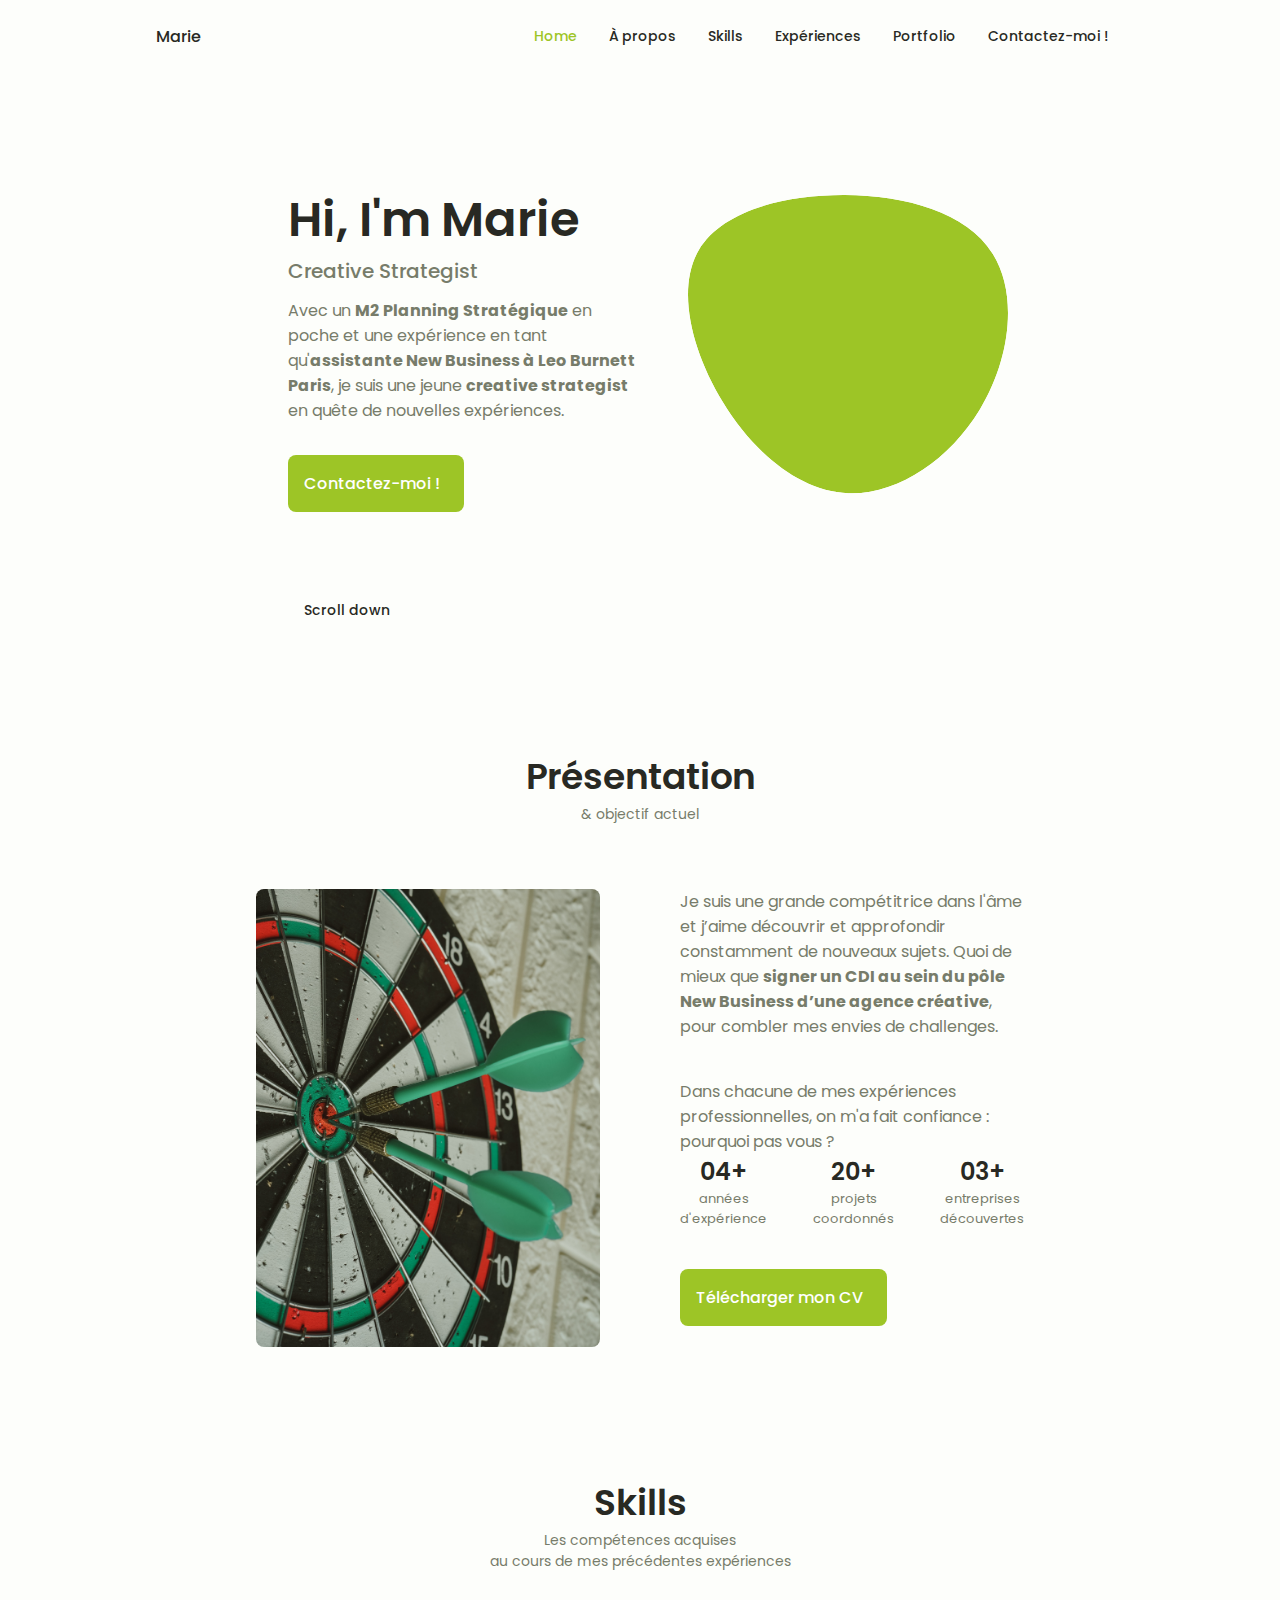
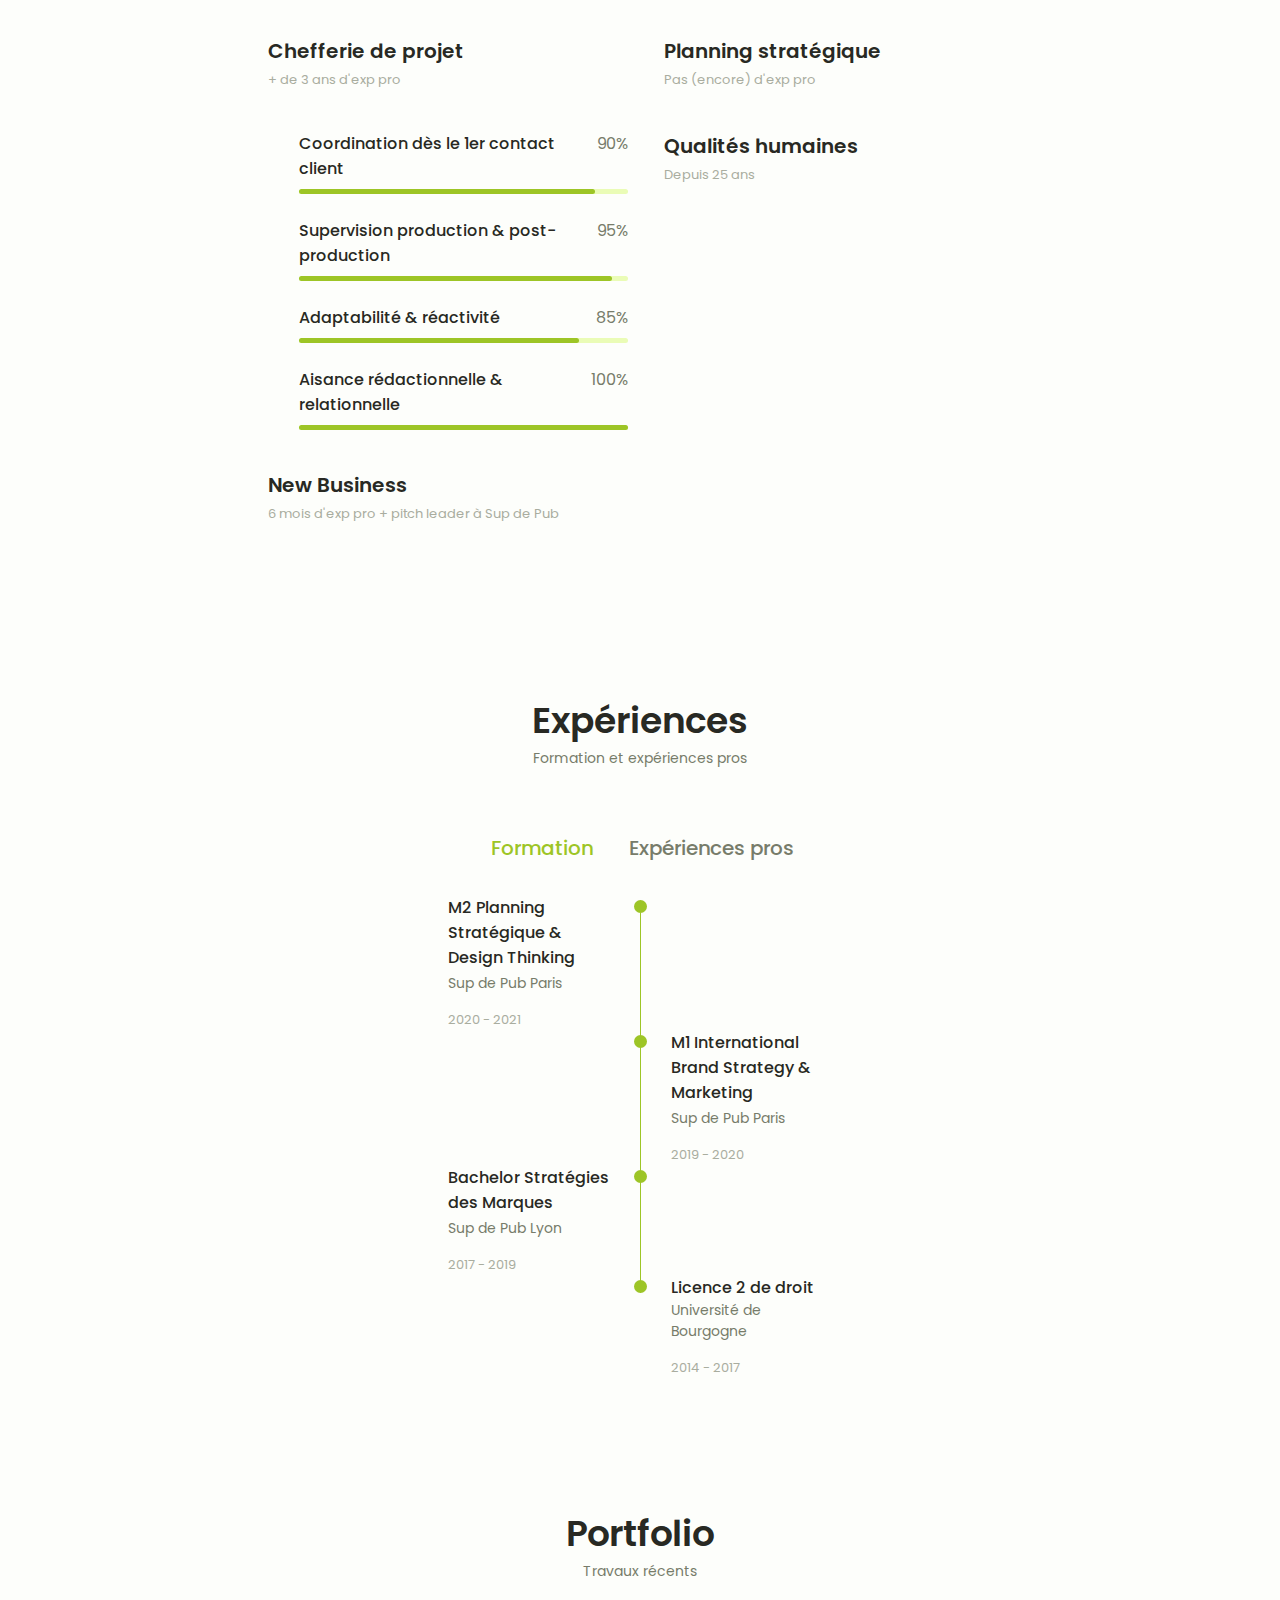
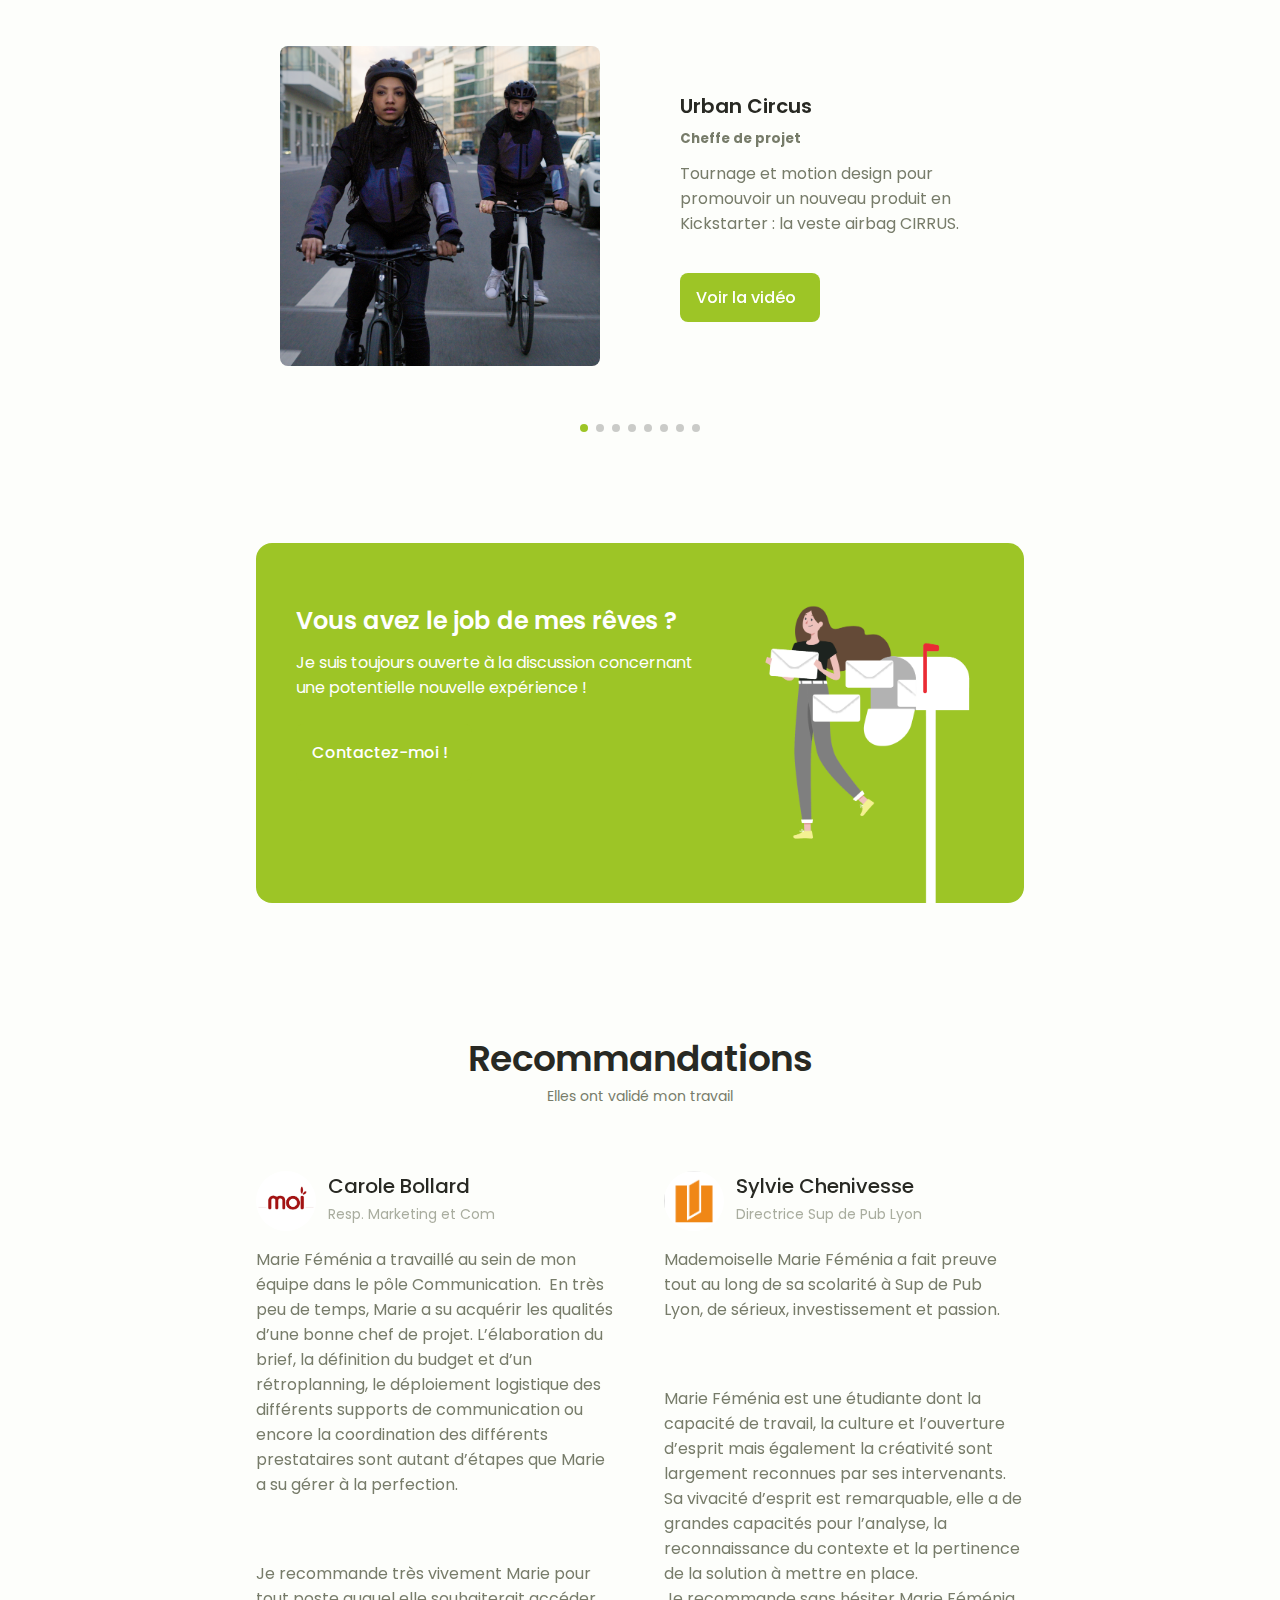
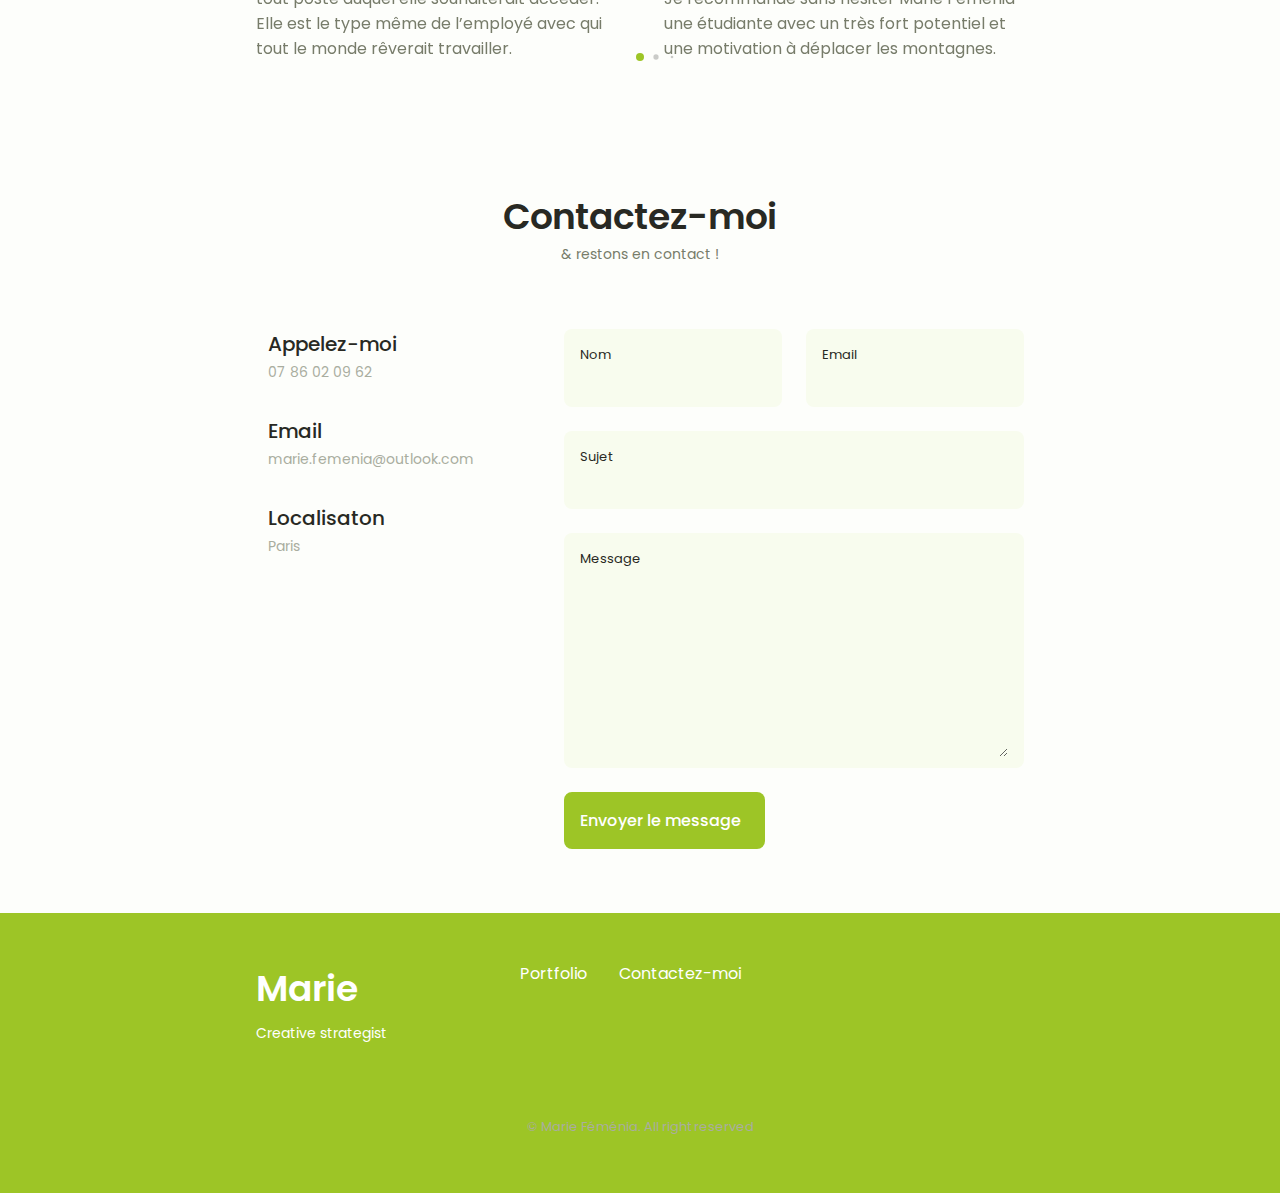
==== index.html @ c0035fa3 "Add files via upload" ====
<!DOCTYPE html>
    <html lang="en">
    <head>
        <meta charset="UTF-8">
        <meta name="viewport" content="width=device-width, initial-scale=1.0">

        <!--==================== UNICONS ====================-->
        <link rel="stylesheet" href="https://unicons.iconscout.com/release/v3.0.6/css/line.css">
        
        <!--==================== SWIPER CSS====================-->
        <link rel="stylesheet" href="assets/css/swiper-bundle.min.css">

        <!--==================== CSS ==========-->
        <link rel="stylesheet" href="assets/css/styles.css">

        <title>Portfolio Marie Féménia</title>
    </head>
    <body>
        <!--==================== HEADER ====================-->
        <header class="header" id="header">
            <nav class="nav container">
                <a href="#" class="nav__logo">Marie</a>

                <div class="nav__menu" id="nav-menu">
                    <ul class="nav__list grid">
                        <li class="nav__item">
                            <a href="#home" class="nav__link active-link">
                                <i class="uil uil-estate nav__icon"></i> Home
                            </a>
                        </li>

                        <li class="nav__item">
                            <a href="#about" class="nav__link">
                                <i class="uil uil-user nav__icon"></i> À propos
                            </a>
                        </li>

                        <li class="nav__item">
                            <a href="#skills" class="nav__link">
                                <i class="uil uil-file-alt nav__icon"></i> Skills
                            </a>
                        </li>

                        <li class="nav__item">
                            <a href="#qualification" class="nav__link">
                                <i class="uil uil-briefcase-alt nav__icon"></i> Expériences
                            </a>
                        </li>

                        <li class="nav__item">
                            <a href="#portfolio" class="nav__link">
                                <i class="uil uil-scenery nav__icon"></i> Portfolio
                            </a>
                        </li>

                        <li class="nav__item">
                            <a href="#contact" class="nav__link">
                                <i class="uil uil-message nav__icon"></i> Contactez-moi !
                            </a>
                        </li>

                    </ul>
                    
                    <i class="uil uil-times nav__close" id="nav-close"></i>
                </div>

                <div class="nav__btns">

                    <!-- Theme change button -->
                    <i class="uil uil-moon change-theme" id="theme-button"></i>

                    <div class="nav__toggle" id="nav-toggle">
                        <i class="uil uil-apps"></i>
                    </div>
                </div>
            </nav>
        </header>

        <!--==================== MAIN ====================-->
        <main class="main">
            <!--==================== HOME ====================-->
            <section class="home section" id="home">
                <div class="home__container container grid">
                    <div class="home__content grid">
                        <div class="home__social">
                            <a href="https://www.linkedin.com/in/marie-féménia/" target="_blank" class="home__social-icon">
                                <i class="uil uil-linkedin-alt"></i>
                            </a>
    
                        
                        </div>
    
                        <div class="home__img">
                            <svg class="home__blob" viewBox="0 0 200 187">
                                <mask id="mask0" mask-type="alpha">
                                    <path d="M190.312 36.4879C206.582 62.1187 201.309 102.826 182.328 134.186C163.346 165.547 
                                    130.807 187.559 100.226 186.353C69.6454 185.297 41.0228 161.023 21.7403 129.362C2.45775 
                                    97.8511 -7.48481 59.1033 6.67581 34.5279C20.9871 10.1032 59.7028 -0.149132 97.9666 
                                    0.00163737C136.23 0.303176 174.193 10.857 190.312 36.4879Z"/>
                                </mask>
                                <g mask="url(#mask0)">
                                    <path d="M190.312 36.4879C206.582 62.1187 201.309 102.826 182.328 134.186C163.346 
                                    165.547 130.807 187.559 100.226 186.353C69.6454 185.297 41.0228 161.023 21.7403 
                                    129.362C2.45775 97.8511 -7.48481 59.1033 6.67581 34.5279C20.9871 10.1032 59.7028 
                                    -0.149132 97.9666 0.00163737C136.23 0.303176 174.193 10.857 190.312 36.4879Z"/>

                                    <!--==================== 
                                        Insert your image in the Img folder and Change your image |
                                        Center your image with X: horizontal, Y: vertical 
                                    ====================-->
                                    <image class="home__blob-img" x="12" y="18" href="assets/img/MarieFemenia profil 3.png"/>
                                </g>
                            </svg>
                        </div>

                        <div class="home__data">
                            <h1 class="home__title">Hi, I'm Marie</h1>
                            <h3 class="home__subtitle">Creative Strategist</h3>
                            <p class="home__description">Avec un <b>M2 Planning Stratégique</b> en poche et une expérience en tant qu'<b>assistante New Business à Leo Burnett Paris</b>, je suis une jeune <b>creative strategist</b> en quête de nouvelles expériences.</p>
                            <a href="#contact" class="button button--flex">
                                Contactez-moi ! <i class="uil uil-message button__icon"></i>
                            </a>
                        </div>
                    </div>

                    
                    <div class="home__scroll">
                        <a href="#about" class="home__scroll-button button--flex">
                            <i class="uil uil-mouse-alt home__scroll-mouse"></i>
                            <span class="home__scroll-name">Scroll down</span>
                            <i class="uil uil-arrow-down home__scroll-arrow"></i>
                        </a>
                    </div>
                </div>
            </section>

            <!--==================== ABOUT ====================-->
            <section class="about section" id="about">
                <h2 class="section__title">Présentation</h2>
                <span class="section__subtitle">& objectif actuel</span>

                <div class="about__container container grid">
                    <img src="assets/img/MarieFemenia goal.jpg" alt="" class="about__img">

                    <div class="about__data">
                        <p class="about__description">Je suis une grande compétitrice dans l'âme et j’aime découvrir et approfondir constamment de nouveaux sujets. Quoi de mieux que <b>signer un CDI au sein du pôle New Business d’une agence créative</b>, pour combler mes envies de challenges.
                        <p>Dans chacune de mes expériences professionnelles, on m'a fait confiance : pourquoi pas vous ?


                        <div class="about__info">
                            <div>
                                <span class="about__info-title">04+</span>
                                <span class="about__info-name">années <br> d'expérience</span>
                            </div>

                            <div>
                                <span class="about__info-title">20+</span>
                                <span class="about__info-name">projets <br> coordonnés</span>
                            </div>

                            <div>
                                <span class="about__info-title">03+</span>
                                <span class="about__info-name">entreprises <br> découvertes</span>
                            </div>
                        </div>

                        <div class="about__buttons">

                            <!--==================== Change your CV ====================-->
                            <a download="" href="assets/pdf/CV Marie Féménia 2022.pdf" class="button button--flex">
                                Télécharger mon CV <i class="uil uil-download-alt button__icon"></i>
                            </a>
                        </div>
                    </div>
                </div>
            </section>

            <!--==================== SKILLS ====================-->
            <section class="skills section" id="skills">
                <h2 class="section__title">Skills</h2>
                <span class="section__subtitle">Les compétences acquises <br> au cours de mes précédentes expériences</span>

                <div class="skills__container container grid">
                    <div>
                        <!--=============== SKILLS 1 ===============-->
                        <div class="skills__content skills__open">
                            <div class="skills__header">
                                 <i class="uil uil-star skills__icon"></i>
    
                                <div>
                                    <h1 class="skills__title">Chefferie de projet</h1>
                                    <span class="skills__subtitle">+ de 3 ans d'exp pro</span>
                                </div>
    
                                <i class="uil uil-angle-down skills__arrow"></i>
                            </div>
    
                            <div class="skills__list grid">
                                <div class="skills__data">
                                    <div class="skills__titles">
                                        <h3 class="skills__name">Coordination dès le 1er contact client</h3>
                                        <span class="skills__number">90%</span>
                                    </div>
                                    <div class="skills__bar">
                                        <span class="skills__percentage skills__html"></span>
                                    </div>
                                </div>
    
                                <div class="skills__data">
                                    <div class="skills__titles">
                                        <h3 class="skills__name">Supervision production & post-production</h3>
                                        <span class="skills__number">95%</span>
                                    </div>
                                    <div class="skills__bar">
                                        <span class="skills__percentage skills__css"></span>
                                    </div>
                                </div>
    
                                <div class="skills__data">
                                    <div class="skills__titles">
                                        <h3 class="skills__name">Adaptabilité & réactivité</h3>
                                        <span class="skills__number">85%</span>
                                    </div>
                                    <div class="skills__bar">
                                        <span class="skills__percentage skills__js"></span>
                                    </div>
                                </div>
    
                                <div class="skills__data">
                                    <div class="skills__titles">
                                        <h3 class="skills__name">Aisance rédactionnelle & relationnelle</h3>
                                        <span class="skills__number">100%</span>
                                    </div>
                                    <div class="skills__bar">
                                        <span class="skills__percentage skills__react"></span>
                                    </div>
                                </div>
                            </div>
                        </div>
    
                        <!--=============== SKILLS 2 ===============-->
                        <div class="skills__content skills__close">
                            <div class="skills__header">
                                <i class="uil uil-euro skills__icon"></i>
    
                                <div>
                                    <h1 class="skills__title">New Business</h1>
                                    <span class="skills__subtitle">6 mois d'exp pro + pitch leader à Sup de Pub</span>
                                </div>
    
                                <i class="uil uil-angle-down skills__arrow"></i>
                            </div>
    
                            <div class="skills__list grid">
                                <div class="skills__data">
                                    <div class="skills__titles">
                                        <h3 class="skills__name">Gestion du planning de la compétition </h3>
                                        <span class="skills__number">95%</span>
                                    </div>
                                    <div class="skills__bar">
                                        <span class="skills__percentage skills__php"></span>
                                    </div>
                                </div>
    
                                <div class="skills__data">
                                    <div class="skills__titles">
                                        <h3 class="skills__name">Coordination des équipes</h3>
                                        <span class="skills__number">90%</span>
                                    </div>
                                    <div class="skills__bar">
                                        <span class="skills__percentage skills__node"></span>
                                    </div>
                                </div>
    
                                <div class="skills__data">
                                    <div class="skills__titles">
                                        <h3 class="skills__name">Formulation et mise en page des recos</h3>
                                        <span class="skills__number">100%</span>
                                    </div>
                                    <div class="skills__bar">
                                        <span class="skills__percentage skills__firebase"></span>
                                    </div>
                                </div>
    
                                <div class="skills__data">
                                    <div class="skills__titles">
                                        <h3 class="skills__name">Gestion du budget et de la partie administrative</h3>
                                        <span class="skills__number">70%</span>
                                    </div>
                                    <div class="skills__bar">
                                        <span class="skills__percentage skills__python"></span>
                                    </div>
                                </div>
                            </div>
                        </div>
                    </div>

                    <div>
                        <!--=============== SKILLS 3 ===============-->
                        <div class="skills__content skills__close">
                            <div class="skills__header">
                                <i class="uil uil-brain skills__icon"></i>
    
                                <div>
                                    <h1 class="skills__title">Planning stratégique</h1>
                                    <span class="skills__subtitle">Pas (encore) d'exp pro</span>
                                </div>
    
                                <i class="uil uil-angle-down skills__arrow"></i>
                            </div>
    
                            <div class="skills__list grid">
                                <div class="skills__data">
                                    <div class="skills__titles">
                                        <h3 class="skills__name">Bonne culture publicitaire et des médias</h3>
                                        <span class="skills__number">90%</span>
                                    </div>
                                    <div class="skills__bar">
                                        <span class="skills__percentage skills__figma"></span>
                                    </div>
                                </div>
    
                                <div class="skills__data">
                                    <div class="skills__titles">
                                        <h3 class="skills__name">Veille et documentation</h3>
                                        <span class="skills__number">95%</span>
                                    </div>
                                    <div class="skills__bar">
                                        <span class="skills__percentage skills__sketch"></span>
                                    </div>
                                </div>
    
                                <div class="skills__data">
                                    <div class="skills__titles">
                                        <h3 class="skills__name">Élaboration de recos stratégiques</h3>
                                        <span class="skills__number">75%</span>
                                    </div>
                                    <div class="skills__bar">
                                        <span class="skills__percentage skills__photoshop"></span>
                                    </div>
                                </div>
                            </div>
                        </div>

 <!--=============== SKILLS 4 ===============-->
                        <div class="skills__content skills__close">
                            <div class="skills__header">
                                <i class="uil uil-smile skills__icon"></i>
    
                                <div>
                                    <h1 class="skills__title">Qualités humaines</h1>
                                    <span class="skills__subtitle">Depuis 25 ans</span>
                                </div>
    
                                <i class="uil uil-angle-down skills__arrow"></i>
                            </div>
    
                            <div class="skills__list grid">
                                <div class="skills__data">
                                    <div class="skills__titles">
                                        <h3 class="skills__name">Toujours de bonne humeur</h3>
                                        <span class="skills__number">😁</span>
                                    </div>
                                </div>
    
                                <div class="skills__data">
                                    <div class="skills__titles">
                                        <h3 class="skills__name">Passionnée & motivée</h3>
                                        <span class="skills__number">🤩</span>
                                    </div>
                                </div>
    
                                <div class="skills__data">
                                    <div class="skills__titles">
                                        <h3 class="skills__name">Compétitrice & aventurière</h3>
                                        <span class="skills__number">🤠</span>
                                    </div>
                                    </div>
                                </div>
                            </div>
                        </div>

                    </div>
                </div>
            </section>

            <!--==================== QUALIFICATION ====================-->
            <section class="qualification section" id="qualification">
                <h2 class="section__title">Expériences</h2>
                <span class="section__subtitle">Formation et expériences pros</span>

                <div class="qualification__container container">
                    <div class="qualification__tabs">
                        <div class="qualification__button button--flex qualification__active" data-target="#education">
                            <i class="uil uil-graduation-cap qualification__icon"></i>
                            Formation
                        </div>

                        <div class="qualification__button button--flex" data-target="#work">
                            <i class="uil uil-briefcase-alt qualification__icon"></i>
                            Expériences pros
                        </div>                      
                    </div>

                    <div class="qualification__sections">
                        <!--=============== QUALIFICATION CONTENT 1 ===============-->
                        <div class="qualification__content qualification__active" data-content id="education">
                            <!--=============== QUALIFICATION 1 ===============-->
                            <div class="qualification__data">
                                <div>
                                    <h3 class="qualification__title">M2 Planning Stratégique & Design Thinking</h3>
                                    <span class="qualification__subtitle">Sup de Pub Paris</span>
                                    <div class="qualification__calendar">
                                        <i class="uil uil-calendar-alt"></i>
                                        2020 - 2021
                                    </div>
                                </div>
    
                                <div>
                                    <span class="qualification__rounder"></span>
                                    <span class="qualification__line"></span>
                                </div>
                            </div>
                            
                            <!--=============== QUALIFICATION 2 ===============-->
                            <div class="qualification__data">                                 
                                <div></div>

                                <div>
                                    <span class="qualification__rounder"></span>
                                    <span class="qualification__line"></span>
                                </div>
                          
                                <div>
                                    <h3 class="qualification__title">M1 International Brand Strategy & Marketing</h3>
                                    <span class="qualification__subtitle">Sup de Pub Paris</span>
                                    <div class="qualification__calendar">
                                        <i class="uil uil-calendar-alt"></i>
                                        2019 - 2020
                                    </div>
                                </div>
                            </div>
    
                            <!--=============== QUALIFICATION 3 ===============-->
                            <div class="qualification__data">
                                <div>
                                    <h3 class="qualification__title">Bachelor Stratégies des Marques</h3>
                                    <span class="qualification__subtitle">Sup de Pub Lyon</span>
                                    <div class="qualification__calendar">
                                        <i class="uil uil-calendar-alt"></i>
                                        2017 - 2019
                                    </div>
                                </div>
    
                                <div>
                                    <span class="qualification__rounder"></span>
                                    <span class="qualification__line"></span>
                                </div>
                            </div>
    
                            <!--=============== QUALIFICATION 4 ===============-->
                            <div class="qualification__data">
                                <div></div>
                                     
                                <div class="qualification__time">
                                    <span class="qualification__rounder"></span>
                                    <!-- <span class="qualification__line"></span> -->
                                </div>

                                <div>
                                    <h3 class="qualification__title">Licence 2 de droit</h3>
                                    <span class="qualification__subtitle">Université de Bourgogne</span>
                                    <div class="qualification__calendar">
                                        <i class="uil uil-calendar-alt"></i>
                                        2014 - 2017
                                    </div>
                                </div>
                            </div>
                        </div>
    
                        <!--=============== QUALIFICATION CONTENT 2 ===============-->
                        <div class="qualification__content" data-content id="work">
                            <!--=============== QUALIFICATION 1 ===============-->
                            <div class="qualification__data">
                                <div>
                                    <h3 class="qualification__title">Assistante New Business</h3>
                                    <span class="qualification__subtitle">Leo Burnett Paris</span>
                                    <div class="qualification__calendar">
                                        Depuis Janv. 2022
                                    </div>
                                </div>
    
                                <div>
                                    <span class="qualification__rounder"></span>
                                    <span class="qualification__line"></span>
                                </div>
                            </div>
                            
                            <!--=============== QUALIFICATION 2 ===============-->
                            <div class="qualification__data">
                                <div></div>
    
                                <div class="qualification__time">
                                    <span class="qualification__rounder"></span>
                                    <span class="qualification__line"></span>
                                </div>

                                <div>
                                    <h3 class="qualification__title">Cheffe de projet vidéo</h3>
                                    <span class="qualification__subtitle">Agence Pomelo Factory</span>
                                    <div class="qualification__calendar">
                                        <i class="uil uil-calendar-alt"></i>
                                        2020 - 2021
                                    </div>
                                </div>
                            </div>
    
                            <div class="qualification__data">
                                <div>
                                    <h3 class="qualification__title">Cheffe de projet New Business</h3>
                                    <span class="qualification__subtitle">Agence Verywell</span>
                                    <div class="qualification__calendar">
                                        <i class="uil uil-calendar-alt"></i>
                                        2019 - 2020
                                    </div>
                                </div>
    
                                <div>
                                    <span class="qualification__rounder"></span>
                                    <!-- <span class="qualification__line"></span> -->
                                </div>
                            </div>
                        </div>
                    </div>
                </div>
            </section>



            <!--==================== PORTFOLIO ====================-->
            <section class="portfolio section" id="portfolio">
                <h2 class="section__title">Portfolio</h2>
                <span class="section__subtitle">Travaux récents</span>

                <div class="portfolio__container container swiper-container">
                    <div class="swiper-wrapper">

                        <!--=============== PORTFOLIO 1 ===============-->
                        <div class="portfolio__content grid swiper-slide">
                            <img src="assets/img/MarieFemenia UC 2.jpg" alt="" class="portfolio__img">
    
                            <div class="portfolio__data">
                                <h3 class="portfolio__title">Urban Circus</h3>
                                <h5 class="portfolio__description">Cheffe de projet</h5> 
                                <p class="portfolio__description">
                                    Tournage et motion design pour promouvoir un nouveau produit en Kickstarter : la veste airbag CIRRUS.</p>
                                    <br>
                                <a href="https://vimeo.com/593340541" target="_blank" rel="noopener noreferrer" class="button button--flex button--small portfolio__button">
                                    Voir la vidéo
                                    <i class="uil uil-arrow-right button__icon"></i>
                                </a>
                            </div>
                        </div>
    
                        <!--=============== PORTFOLIO 2 ===============-->
                        <div class="portfolio__content grid swiper-slide">
                            <img src="assets/img/MarieFemenia Outmind.png" alt="" class="portfolio__img">
    
                            <div class="portfolio__data">
                                <h3 class="portfolio__title">Outmind</h3>
                                <h5 class="portfolio__description">Cheffe de projet</h5> 
                                <p class="portfolio__description">
                                    Motion design pour présenter le nouveau moteur de recherche interne pour entreprises.</p>
                                    <br>
                                <a href="https://vimeo.com/577191178" target="_blank" rel="noopener noreferrer" class="button button--flex button--small portfolio__button">
                                    Voir la vidéo
                                    <i class="uil uil-arrow-right button__icon"></i>
                                </a>
                            </div>
                        </div>
    
                        <!--=============== PORTFOLIO 3 ===============-->
                        <div class="portfolio__content grid swiper-slide">
                            <img src="assets/img/MarieFemenia Payfit interview.png" alt="" class="portfolio__img">
    
                            <div class="portfolio__data">
                                <h3 class="portfolio__title">PayFit</h3>
                                <h5 class="portfolio__description">Cheffe de projet</h5> 
                                <p class="portfolio__description">Présentation du nouveau service 1:1 de PayFit mêlant interviews et motion design.</p>
                                <br>
                                <a href="https://vimeo.com/579801193" target="_blank" rel="noopener noreferrer" class="button button--flex button--small portfolio__button">
                                    Voir la vidéo
                                    <i class="uil uil-arrow-right button__icon"></i>
                                </a>
                            </div>
                        </div>

                        <!--=============== PORTFOLIO 4 ===============-->
                        <div class="portfolio__content grid swiper-slide">
                            <img src="assets/img/MarieFemenia Payfit motion.png" alt="" class="portfolio__img">
    
                            <div class="portfolio__data">
                                <h3 class="portfolio__title">PayFit</h3>
                                <h5 class="portfolio__description">Cheffe de projet</h5> 
                                <p class="portfolio__description">Démonstration utilisation du nouveau service 1:1 de PayFit en motion design.</p>
                                <br>
                                <a href="https://vimeo.com/551827150"" target="_blank" rel="noopener noreferrer" class="button button--flex button--small portfolio__button">
                                    Voir la vidéo
                                    <i class="uil uil-arrow-right button__icon"></i>
                                </a>
                            </div>
                        </div>

                        <!--=============== PORTFOLIO 5 ===============-->
                        <div class="portfolio__content grid swiper-slide">
                            <img src="assets/img/MarieFemenia Maison Colom 2.png" alt="" class="portfolio__img">
    
                            <div class="portfolio__data">
                                <h3 class="portfolio__title">Maison Colom</h3>
                                <h5 class="portfolio__description">Cheffe de projet</h5> 
                                <p class="portfolio__description">Masterclass pour promovoir l'ouverture des ventes en BTOC du primeur d'exception en ligne.</p>
                                <br>
                                <a href="https://vimeo.com/567404758" target="_blank" rel="noopener noreferrer" class="button button--flex button--small portfolio__button">
                                    Voir la vidéo
                                    <i class="uil uil-arrow-right button__icon"></i>
                                </a>
                            </div>
                        </div>

                        <!--=============== PORTFOLIO 6 ===============-->
                        <div class="portfolio__content grid swiper-slide">
                            <img src="assets/img/MarieFemenia Cnam2.png" alt="" class="portfolio__img">
    
                            <div class="portfolio__data">
                                <h3 class="portfolio__title">CFA Cnam IDF</h3>
                                <h5 class="portfolio__description">Cheffe de projet</h5> 
                                <p class="portfolio__description">Recommandation (produite seule) et accompagnement sur la création d'une campagne digitale pour promovoir les aides de financement des licences professionnelles.</p>
                                <br>
                                <a href="https://drive.google.com/drive/u/1/folders/1obdZM9rDQ0xlgR1FptEOsCx4p4Bjdx9l" target="_blank" rel="noopener noreferrer" class="button button--flex button--small portfolio__button">
                                    Découvrir la reco
                                    <i class="uil uil-arrow-right button__icon"></i>
                                </a>
                            </div>
                        </div>


                        <!--=============== PORTFOLIO 7 ===============-->
                        <div class="portfolio__content grid swiper-slide">
                            <img src="assets/img/MarieFemeniaCACE 2.png" alt="" class="portfolio__img">
    
                            <div class="portfolio__data">
                                <h3 class="portfolio__title">Compétition Crédit Agricole Centre-Est</h3>
                                <h5 class="portfolio__description">Pitch leader</h5> 
                                <p class="portfolio__description">🏆 Grand Prix Sup de Pub - « Positionner le CACE comme l’accompagnateur des jeunes dans les préoccupations financiè̀res à l’entrée de la vie d’adulte »</p>
                                <br>
                                <a href="https://drive.google.com/drive/folders/1iMppNteraKDiB8b6HhOprHTQ5qiM8vVw?usp=sharing" target="_blank" rel="noopener noreferrer" class="button button--flex button--small portfolio__button">
                                    Découvrir la reco + le spot
                                    <i class="uil uil-arrow-right button__icon"></i>
                                </a>
                            </div>
                        </div>                        

                        <!--=============== PORTFOLIO 8 ===============-->
                        <div class="portfolio__content grid swiper-slide">
                            <img src="assets/img/MarieFemeniaAfficheMOI carré.jpg" alt="" class="portfolio__img">
    
                            <div class="portfolio__data">
                                <h3 class="portfolio__title">Compétition MOI #PURJUS</h3>
                                <h5 class="portfolio__description">Pitch leader</h5> 
                                <p class="portfolio__description">🧡 Coup de Coeur Cient Sup de Pub - Notoriété et lancement d’un nouveau produit</p>
                                <br>
                                <a href="https://drive.google.com/drive/folders/1ICC2F1DCYdfguNFUgg2sTGcnIYyhz5_D?usp=sharing" target="_blank" rel="noopener noreferrer" class="button button--flex button--small portfolio__button">
                                    Découvrir la reco
                                    <i class="uil uil-arrow-right button__icon"></i>
                                </a>
                            </div>
                        </div>


                    </div>

                    <div class="swiper-button-next">
                        <i class="uil uil-angle-right-b swiper-portfolio-icon"></i>
                    </div>
                    <div class="swiper-button-prev">
                        <i class="uil uil-angle-left-b swiper-portfolio-icon"></i>
                    </div>

                    <div class="swiper-pagination"></div>
                </div>
            </section>

            <!--==================== PROJECT IN MIND ====================-->
            <section class="project section">
                <div class="project__bg">
                    <div class="project__container container grid">
                        <div class="project__data">
                            <h2 class="project__title">Vous avez le job de mes rêves ?</h2>
                            <p class="project__description">Je suis toujours ouverte à la discussion concernant une potentielle nouvelle expérience !</p>
                            <a href="#contact" class="button button--flex">
                                Contactez-moi !
                                <i class="uil uil-message button__icon"></i>
                            </a>
                        </div>
    
                        <img src="assets/img/MarieFemenia enveloppe-01.png" alt="" class="project__img">
                    </div>
                </div>
            </section>

            <!--==================== TESTIMONIAL ====================-->
            <section class="testimonial section">
                <h2 class="section__title">Recommandations</h2>
                <span class="section__subtitle">Elles ont validé mon travail</span>

                <div class="testimonial__container container swiper-container">
                    <div class="swiper-wrapper">
                        <!--=============== TESTIMONIAL 1 ===============-->
                        <div class="testimonial__content swiper-slide">
                            <div class="testimonial__data">
                                <div class="testimonial__header">
                                    <img src="assets/img/MarieFemeniaLogoMoi.jpg" alt="" class="testimonial__img">
        
                                    <div>
                                        <h3 class="testimonial__name">Carole Bollard</h3>
                                        <span class="testimonial__client">Resp. Marketing et Com</span>
                                    </div>
                                </div>
    
                                <div>
                                    <i class="uil uil-star testimonial__icon-star"></i>
                                    <i class="uil uil-star testimonial__icon-star"></i>
                                    <i class="uil uil-star testimonial__icon-star"></i>
                                    <i class="uil uil-star testimonial__icon-star"></i>
                                    <i class="uil uil-star testimonial__icon-star"></i>
                                </div>
                            </div>
    
                            <p class="testimonial__description">Marie Féménia a travaillé au sein de mon équipe dans le pôle Communication.  En très peu de temps, Marie a su acquérir les qualités d’une bonne chef de projet. L’élaboration du brief, la définition du budget et d’un rétroplanning, le déploiement logistique des différents supports de communication ou encore la coordination des différents prestataires sont autant d’étapes que Marie a su gérer à la perfection.
                            <p>Je recommande très vivement Marie pour tout poste auquel elle souhaiterait accéder. Elle est le type même de l’employé avec qui tout le monde rêverait travailler.

                            </p>
                        </div>
    
                        <!--=============== TESTIMONIAL 2 ===============-->
                        <div class="testimonial__content swiper-slide">
                            <div class="testimonial__data">
                                <div class="testimonial__header">
                                    <img src="assets/img/MarieFemeniaSDP.png" alt="" class="testimonial__img">
        
                                    <div>
                                        <h3 class="testimonial__name">Sylvie Chenivesse</h3>
                                        <span class="testimonial__client">Directrice Sup de Pub Lyon</span>
                                    </div>
                                </div>
    
                                <div>
                                    <i class="uil uil-star testimonial__icon-star"></i>
                                    <i class="uil uil-star testimonial__icon-star"></i>
                                    <i class="uil uil-star testimonial__icon-star"></i>
                                    <i class="uil uil-star testimonial__icon-star"></i>
                                    <i class="uil uil-star testimonial__icon-star"></i>
                                </div>
                            </div>
    
                            <p class="testimonial__description">Mademoiselle Marie Féménia a fait preuve tout au long de sa scolarité à Sup de Pub Lyon, de sérieux, investissement et passion.

                            <p>Marie Féménia est une étudiante dont la capacité de travail, la culture et l’ouverture d’esprit mais également la créativité sont largement reconnues par ses intervenants. 

                            <p>Sa vivacité d’esprit est remarquable, elle a de grandes capacités pour l’analyse, la reconnaissance du contexte et la pertinence de la solution à mettre en place. 

                            <p>Je recommande sans hésiter Marie Féménia une étudiante avec un très fort potentiel et une motivation à déplacer les montagnes. 
                            </p>
                        </div>
    
                        <!--=============== TESTIMONIAL 3 ===============-->
                        <div class="testimonial__content swiper-slide">
                            <div class="testimonial__data">
                                <div class="testimonial__header">
                                    <img src="assets/img/clem.png" alt="" class="testimonial__img">
        
                                    <div>
                                        <h3 class="testimonial__name">Aurélie Murcy</h3>
                                        <span class="testimonial__client">CEO Com & retail</span>
                                    </div>
                                </div>
    
                                <div>
                                    <i class="uil uil-star testimonial__icon-star"></i>
                                    <i class="uil uil-star testimonial__icon-star"></i>
                                    <i class="uil uil-star testimonial__icon-star"></i>
                                    <i class="uil uil-star testimonial__icon-star"></i>
                                    <i class="uil uil-star testimonial__icon-star"></i>
                                </div>
                            </div>
    
                            <p class="testimonial__description">C’est en mars 2018 que Marie entame son stage en tant que chargée de communication. Assidue, réactive et force de proposition, Marie a fourni un travail de qualité au travers des projets de communication et événementiels. Nous sommes bluffés par ses prises d’initiatives et sa capacité à jongler entre les différents pôles créatif et stratégique. 
                            <br>
                            <p>Je suis ravie de notre collaboration qui est l’une des meilleures expériences. Marie possède de multiples atouts, je la recommande vivement.</p>
                            </p>
                        </div>
                    </div>


                    <div class="swiper-pagination swiper-pagination-testimonial"></div>
                </div>
            </section>

            <!--==================== CONTACT ME ====================-->
            <section class="contact section" id="contact">
                <h2 class="section__title">Contactez-moi</h2>
                <span class="section__subtitle">& restons en contact !</span>

                <div class="contact__container container grid">
                    <div>
                        <div class="contact__information">
                            <i class="uil uil-phone contact__icon"></i>
                            <div>
                                <h3 class="contact__title">Appelez-moi</h3>
                                <span class="contact__subtitle">07 86 02 09 62</span>
                            </div>
                        </div>

                        <div class="contact__information">
                            <i class="uil uil-envelope contact__icon"></i>
                            <div>
                                <h3 class="contact__title">Email</h3>
                                <span class="contact__subtitle">marie.femenia@outlook.com</span>
                            </div>
                        </div>

                        <div class="contact__information">
                            <i class="uil uil-map-marker contact__icon"></i>
                            <div>
                                <h3 class="contact__title">Localisaton</h3>
                                <span class="contact__subtitle">Paris</span>
                            </div>
                        </div>
                    </div>

                    <form action="" class="contact__form grid">
                        <div class="contact__inputs grid">
                            <div class="contact__content">
                                <label for="" class="contact__label">Nom</label>
                                <input type="text" class="contact__input">
                            </div>
                            <div class="contact__content">
                                <label for="" class="contact__label">Email</label>
                                <input type="email" class="contact__input">
                            </div>
                        </div>
                        <div class="contact__content">
                            <label for="" class="contact__label">Sujet</label>
                            <input type="text" class="contact__input">
                        </div>
                        <div class="contact__content">
                            <label for="" class="contact__label">Message</label>
                            <textarea name="" id="" cols="0" rows="7" class="contact__input"></textarea>
                        </div>
                        
                        <div>
                            <a href="mailto:marie.femenia@outlook.com" class="button button--flex">
                                Envoyer le message
                                <i class="uil uil-message button__icon"></i>
                            </a>
                        </div>
                    </form>



                </div>

            </section>
        </main>

        <!--==================== FOOTER ====================-->
        <footer class="footer">
            <div class="footer__bg">
                <div class="footer__container container grid">
                    <div>
                        <h1 class="footer__title">Marie</h1>
                        <span class="footer__subtitle">Creative strategist</span>
                    </div>

                    <ul class="footer__links">
                       
                        <li>
                            <a href="#portfolio" class="footer__link">Portfolio</a>
                        </li>
                        <li>
                            <a href="#contact" class="footer__link">Contactez-moi</a>
                        </li>
                    </ul>

                    <div class="footer__socials">

                            <a href="https://www.linkedin.com/in/marie-féménia/" target="_blank" class="home__social-icon">
                                <i class="uil uil-linkedin-alt"></i>
                            </a>
    
                    
                    </div>
                </div>

                <p class="footer__copy">&#169; Marie Féménia. All right reserved</p>
            </div>
        </footer>

        <!--========== SCROLL TOP ==========-->
        <a href="#" class="scrollup" id="scroll-top">
            <i class="uil uil-arrow-up scrollup__icon"></i>
        </a>

        <!--==================== SWIPER JS ====================-->
        <script src="assets/js/swiper-bundle.min.js"></script>

        <!--==================== MAIN JS ====================-->
        <script src="assets/js/main.js"></script>
    </body>
</html>
---- assets/css/styles.css ----
/*==================== GOOGLE FONTS ====================*/
@import url("https://fonts.googleapis.com/css2?family=Poppins:wght@400;500;600&display=swap");
/*==================== VARIABLES CSS ====================*/
:root {
  --header-height: 3rem;
  /*========== Colors ==========*/
  /* Change favorite color */
  --hue-color: 75;
  /*Green clair 75 - Green foncé 190 - Blue 230 - Pink 340*/
  /* HSL color mode */
  --first-color: hsl(var(--hue-color), 68%, 46%);
  --first-color-second: hsl(var(--hue-color), 68%, 46%);
  --first-color-alt: hsl(var(--hue-color), 57%, 53%);
  --first-color-lighter: hsl(var(--hue-color), 92%, 85%);
  --title-color: hsl(var(--hue-color), 8%, 15%);
  --text-color: hsl(var(--hue-color), 8%, 45%);
  --text-color-light: hsl(var(--hue-color), 8%, 65%);
  --input-color: hsl(var(--hue-color), 70%, 96%);
  --body-color: hsl(var(--hue-color), 60%, 99%);
  --container-color: #FFF;
  --scroll-bar-color: hsl(var(--hue-color), 12%, 90%);
  --scroll-thumb-color: hsl(var(--hue-color), 12%, 80%);
  /*========== Font and typography ==========*/
  --body-font: 'Poppins', sans-serif;
  --big-font-size: 2rem;
  --h1-font-size: 1.5rem;
  --h2-font-size: 1.25rem;
  --h3-font-size: 1.125rem;
  --normal-font-size: .938rem;
  --small-font-size: .813rem;
  --smaller-font-size: .75rem;
  /*========== Font weight ==========*/
  --font-medium: 500;
  --font-semi-bold: 600;
  /*========== Margenes Bottom ==========*/
  --mb-0-25: .25rem;
  --mb-0-5: .5rem;
  --mb-0-75: .75rem;
  --mb-1: 1rem;
  --mb-1-5: 1.5rem;
  --mb-2: 2rem;
  --mb-2-5: 2.5rem;
  --mb-3: 3rem;
  /*========== z index ==========*/
  --z-tooltip: 10;
  --z-fixed: 100;
  --z-modal: 1000;
}

@media screen and (min-width: 968px) {
  :root {
    --big-font-size: 3rem;
    --h1-font-size: 2.25rem;
    --h2-font-size: 1.5rem;
    --h3-font-size: 1.25rem;
    --normal-font-size: 1rem;
    --small-font-size: .875rem;
    --smaller-font-size: .813rem;
  }
}

/*========== Variables Dark theme ==========*/
body.dark-theme {
    --hue-color: 190;
  /* HSL color mode */
  --first-color-second: hsl(var(--hue-color), 42%, 14%);
  --title-color: hsl(var(--hue-color), 8%, 95%);
  --text-color: hsl(var(--hue-color), 8%, 75%);
  --input-color: hsl(var(--hue-color), 29%, 16%);
  --body-color: hsl(var(--hue-color), 28%, 12%);
  --container-color: hsl(var(--hue-color), 29%, 16%);
  --scroll-bar-color: hsl(var(--hue-color), 12%, 48%);
  --scroll-thumb-color: hsl(var(--hue-color), 12%, 36%);
}

/*========== Button Dark/Light ==========*/
.nav__btns {
  display: flex;
  align-items: center;
}

.change-theme {
  font-size: 1.25rem;
  color: var(--title-color);
  margin-right: var(--mb-1);
  cursor: pointer;
}

.change-theme:hover {
  color: var(--first-color);
}

/*==================== BASE ====================*/
* {
  box-sizing: border-box;
  padding: 0;
  margin: 0;
}

html {
  scroll-behavior: smooth;
}

body {
  margin: 0 0 var(--header-height) 0;
  font-family: var(--body-font);
  font-size: var(--normal-font-size);
  background-color: var(--body-color);
  color: var(--text-color);
}

h1, h2, h3, h4 {
  color: var(--title-color);
  font-weight: var(--font-semi-bold);
}

ul {
  list-style: none;
}

a {
  text-decoration: none;
}

img {
  max-width: 100%;
  height: auto;
}

/*==================== REUSABLE CSS CLASSES ====================*/
.section {
  padding: 2rem 0 4rem;
}

.section__title {
  font-size: var(--h1-font-size);
  color: var(--title-color);
}

.section__subtitle {
  display: block;
  font-size: var(--small-font-size);
  margin-bottom: var(--mb-3);
}

.section__title, .section__subtitle {
  text-align: center;
}

/*==================== LAYOUT ====================*/
.container {
  max-width: 768px;
  margin-left: var(--mb-1-5);
  margin-right: var(--mb-1-5);
}

.grid {
  display: grid;
  gap: 1.5rem;
}

.header {
  width: 100%;
  position: fixed;
  bottom: 0;
  left: 0;
  z-index: var(--z-fixed);
  background-color: var(--body-color);
}

/*==================== NAV ====================*/
.nav {
  max-width: 968px;
  height: var(--header-height);
  display: flex;
  justify-content: space-between;
  align-items: center;
}

.nav__logo, .nav__toggle {
  color: var(--title-color);
  font-weight: var(--font-medium);
}

.nav__logo:hover {
  color: var(--first-color);
}

.nav__toggle {
  font-size: 1.1rem;
  cursor: pointer;
}

.nav__toggle:hover {
  color: var(--first-color);
}

@media screen and (max-width: 767px) {
  .nav__menu {
    position: fixed;
    bottom: -100%;
    left: 0;
    width: 100%;
    background-color: var(--body-color);
    padding: 2rem 1.5rem 4rem;
    box-shadow: 0 -1px 4px rgba(0, 0, 0, 0.15);
    border-radius: 1.5rem 1.5rem 0 0;
    transition: .3s;
  }
}

.nav__list {
  grid-template-columns: repeat(3, 1fr);
  gap: 2rem;
}

.nav__link {
  display: flex;
  flex-direction: column;
  align-items: center;
  font-size: var(--small-font-size);
  color: var(--title-color);
  font-weight: var(--font-medium);
}

.nav__link:hover {
  color: var(--first-color);
}

.nav__icon {
  font-size: 1.2rem;
}

.nav__close {
  position: absolute;
  right: 1.3rem;
  bottom: .5rem;
  font-size: 1.5rem;
  cursor: pointer;
  color: var(--first-color);
}

.nav__close:hover {
  color: var(--first-color-alt);
}

/* show menu */
.show-menu {
  bottom: 0;
}

/* Active link */
.active-link {
  color: var(--first-color);
}

/* Change background header */
.scroll-header {
  box-shadow: 0 -1px 4px rgba(0, 0, 0, 0.15);
}

/*==================== HOME ====================*/
.home__container {
  gap: 1rem;
}

.home__content {
  grid-template-columns: .5fr 3fr;
  padding-top: 3.5rem;
  align-items: center;
}

.home__social {
  display: grid;
  grid-template-columns: max-content;
  row-gap: 1rem;
}

.home__social-icon {
  font-size: 1.25rem;
  color: var(--first-color);
}

.home__social-icon:hover {
  color: var(--first-color-alt);
}

.home__blob {
  width: 200px;
  fill: var(--first-color);
}

.home__blob-img {
  width: 170px;
}

.home__data {
  grid-column: 1/3;
}

.home__title {
  font-size: var(--big-font-size);
}

.home__subtitle {
  font-size: var(--h3-font-size);
  color: var(--text-color);
  font-weight: var(--font-medium);
  margin-bottom: var(--mb-0-75);
}

.home__description {
  margin-bottom: var(--mb-2);
}

.home__scroll {
  display: none;
}

.home__scroll-button {
  color: var(--first-color);
  transition: .3s;
}

.home__scroll-button:hover {
  transform: translateY(0.25rem);
}

.home__scroll-mouse {
  font-size: 2rem;
}

.home__scroll-name {
  font-size: var(--small-font-size);
  color: var(--title-color);
  font-weight: var(--font-medium);
  margin-right: var(--mb-0-25);
}

.home__scroll-arrow {
  font-size: 1.25rem;
}

/*========== BUTTONS ==========*/
.button {
  display: inline-block;
  background-color: var(--first-color);
  color: #FFF;
  padding: 1rem;
  border-radius: .5rem;
  font-weight: var(--font-medium);
}

.button:hover {
  background-color: var(--first-color-alt);
}

.button__icon {
  font-size: 1.25rem;
  margin-left: var(--mb-0-5);
  transition: .3s;
}

.button--white {
  background-color: #FFF;
  color: var(--first-color);
}

.button--white:hover {
  background-color: #FFF;
}

.button--flex {
  display: inline-flex;
  align-items: center;
}

.button--small {
  padding: .75rem 1rem;
}

.button--link {
  padding: 0;
  background-color: transparent;
  color: var(--first-color);
}

.button--link:hover {
  background-color: transparent;
  color: var(--first-color-alt);
}

/*==================== ABOUT ====================*/
.about__img {
  width: 200px;
  border-radius: .5rem;
  justify-self: center;
  align-self: center;
}

.about__description {
  text-align: flex;
  margin-bottom: var(--mb-2-5);
}

.about__info {
  display: flex;
  justify-content: space-evenly;
  margin-bottom: var(--mb-2-5);
}

.about__info-title {
  font-size: var(--h2-font-size);
  font-weight: var(--font-semi-bold);
  color: var(--title-color);
}

.about__info-name {
  font-size: var(--smaller-font-size);
}

.about__info-title, .about__info-name {
  display: block;
  text-align: center;
}

.about__buttons {
  display: flex;
  justify-content: center;
}

/*==================== SKILLS ====================*/
.skills__container {
  row-gap: 0;
}

.skills__header {
  display: flex;
  align-items: center;
  margin-bottom: var(--mb-2-5);
  cursor: pointer;
}

.skills__icon, .skills__arrow {
  font-size: 2rem;
  color: var(--first-color);
}

.skills__icon {
  margin-right: var(--mb-0-75);
}

.skills__title {
  font-size: var(--h3-font-size);
}

.skills__subtitle {
  font-size: var(--smaller-font-size);
  color: var(--text-color-light);
}

.skills__arrow {
  margin-left: auto;
  transition: .4s;
}

.skills__list {
  row-gap: 1.5rem;
  padding-left: 2.7rem;
}

.skills__titles {
  display: flex;
  justify-content: space-between;
  margin-bottom: var(--mb-0-5);
}

.skills__name {
  font-size: var(--normal-font-size);
  font-weight: var(--font-medium);
}

.skills__bar, .skills__percentage {
  height: 5px;
  border-radius: .25rem;
}

.skills__bar {
  background-color: var(--first-color-lighter);
}

.skills__percentage {
  display: block;
  background-color: var(--first-color);
}

.skills__html {
  width: 90%;
}

.skills__css {
  width: 95%;
}

.skills__js {
  width: 85%;
}

.skills__react {
  width: 100%;
}

.skills__php {
  width: 95%;
}

.skills__node {
  width: 90%;
}

.skills__firebase {
  width: 100%;
}

.skills__python {
  width: 70%;
}

.skills__figma {
  width: 90%;
}

.skills__sketch {
  width: 95%;
}

.skills__photoshop {
  width: 75%;
}

.skills__close .skills__list {
  height: 0px;
  overflow: hidden;
}

.skills__open .skills__list {
  height: max-content;
  margin-bottom: var(--mb-2-5);
}

.skills__open .skills__arrow {
  transform: rotate(-180deg);
}

/*==================== QUALIFICATION ====================*/
.qualification__tabs {
  display: flex;
  justify-content: space-evenly;
  margin-bottom: var(--mb-2);
}

.qualification__button {
  font-size: var(--h3-font-size);
  font-weight: var(--font-medium);
  cursor: pointer;
}

.qualification__button:hover {
  color: var(--first-color);
}

.qualification__icon {
  font-size: 1.8rem;
  margin-right: var(--mb-0-25);
}

.qualification__data {
  display: grid;
  grid-template-columns: 1fr max-content 1fr;
  column-gap: 1.5rem;
}

.qualification__title {
  font-size: var(--normal-font-size);
  font-weight: var(--font-medium);
}

.qualification__subtitle {
  display: inline-block;
  font-size: var(--small-font-size);
  margin-bottom: var(--mb-1);
}

.qualification__calendar {
  font-size: var(--smaller-font-size);
  color: var(--text-color-light);
}

.qualification__rounder {
  display: inline-block;
  width: 13px;
  height: 13px;
  background-color: var(--first-color);
  border-radius: 50%;
}

.qualification__line {
  display: block;
  width: 1px;
  height: 100%;
  background-color: var(--first-color);
  transform: translate(6px, -7px);
}

.qualification [data-content] {
  display: none;
}

.qualification__active[data-content] {
  display: block;
}

.qualification__button.qualification__active {
  color: var(--first-color);
}

/*==================== SERVICES ====================*/
.services__container {
  gap: 1.5rem;
  grid-template-columns: repeat(2, 1fr);
}

.services__content {
  position: relative;
  background-color: var(--container-color);
  padding: 3.5rem .5rem 1.25rem 1.5rem;
  border-radius: .25rem;
  box-shadow: 0 2px 4px rgba(0, 0, 0, 0.15);
  transition: .3s;
  overflow: hidden;
}

.services__content:hover {
  box-shadow: 0 4px 8px rgba(0, 0, 0, 0.15);
}

.services__icon {
  display: block;
  font-size: 1.5rem;
  color: var(--first-color);
  margin-bottom: var(--mb-1);
}

.services__title {
  font-size: var(--h3-font-size);
  margin-bottom: var(--mb-1);
  font-weight: var(--font-medium);
}

.services__button {
  cursor: pointer;
  font-size: var(--small-font-size);
}

.services__button:hover .button__icon {
  transform: translateX(0.25rem);
}

.services__modal {
  position: fixed;
  top: 0;
  left: 0;
  right: 0;
  bottom: 0;
  background-color: rgba(0, 0, 0, 0.5);
  display: flex;
  align-items: center;
  justify-content: center;
  padding: 0 1rem;
  z-index: var(--z-modal);
  opacity: 0;
  visibility: hidden;
  transition: .3s;
}

.services__modal-content {
  position: relative;
  background-color: var(--container-color);
  padding: 1.5rem;
  border-radius: .5rem;
}

.services__modal-services {
  row-gap: 1rem;
}

.services__modal-service {
  display: flex;
}

.services__modal-title {
  font-size: var(--h3-font-size);
  font-weight: var(--font-medium);
  margin-bottom: var(--mb-1-5);
}

.services__modal-close {
  position: absolute;
  top: 1rem;
  right: 1rem;
  font-size: 1.5rem;
  color: var(--first-color);
  cursor: pointer;
}

.services__modal-icon {
  color: var(--first-color);
  margin-right: var(--mb-0-25);
}

/* Active Modal */
.active-modal {
  opacity: 1;
  visibility: visible;
}

/*==================== PORTFOLIO ====================*/
.portfolio__container {
  overflow: initial;
}

.portfolio__content {
  padding: 0 1.5rem;
}

.portfolio__img {
  width: 265px;
  border-radius: .5rem;
  justify-self: center;
}

.portfolio__title {
  font-size: var(--h3-font-size);
  margin-bottom: var(--mb-0-5);
}

.portfolio__description {
  margin-bottom: var(--mb-0-75);
}

.portfolio__button:hover .button__icon {
  transform: translateX(0.25rem);
}

.swiper-button-prev::after,
.swiper-button-next::after {
  content: '';
}

.swiper-portfolio-icon {
  font-size: 2rem;
  color: var(--first-color);
}

.swiper-button-prev {
  left: -.5rem;
}

.swiper-button-next {
  right: -.5rem;
}

.swiper-container-horizontal > .swiper-pagination-bullets {
  bottom: -2.5rem;
}

.swiper-pagination-bullet-active {
  background-color: var(--first-color);
}

.swiper-button-prev,
.swiper-button-next,
.swiper-pagination-bullet {
  outline: none;
}

/*==================== PROJECT IN MIND ====================*/
.project {
  text-align: center;
}

.project__bg {
  background-color: var(--first-color-second);
  padding-top: 3rem;
}

.project__title {
  font-size: var(--h2-font-size);
  margin-bottom: var(--mb-0-75);
}

.project__description {
  margin-bottom: var(--mb-1-5);
}

.project__title, .project__description {
  color: #FFF;
}

.project__img {
  width: 232px;
  justify-self: center;
}

/*==================== TESTIMONIAL ====================*/
.testimonial__data, .testimonial__header {
  display: flex;
}

.testimonial__data {
  justify-content: space-between;
  margin-bottom: var(--mb-1);
}

.testimonial__img {
  width: 60px;
  height: 60px;
  border-radius: 50%;
  margin-right: var(--mb-0-75);
}

.testimonial__name {
  font-size: var(--h3-font-size);
  font-weight: var(--font-medium);
}

.testimonial__client {
  font-size: var(--small-font-size);
  color: var(--text-color-light);
}

.testimonial__description {
  margin-bottom: var(--mb-2-5);
}

.testimonial__icon-star {
  color: var(--first-color);
}

.swiper-container .swiper-pagination-testimonial {
  bottom: 0;
}

/*==================== CONTACT ME ====================*/
.contact__container {
  row-gap: 3rem;
}

.contact__information {
  display: flex;
  margin-bottom: var(--mb-2);
}

.contact__icon {
  font-size: 2rem;
  color: var(--first-color);
  margin-right: var(--mb-0-75);
}

.contact__title {
  font-size: var(--h3-font-size);
  font-weight: var(--font-medium);
}

.contact__subtitle {
  font-size: var(--small-font-size);
  color: var(--text-color-light);
}

.contact__content {
  background-color: var(--input-color);
  border-radius: .5rem;
  padding: .75rem 1rem .25rem;
}

.contact__label {
  font-size: var(--smaller-font-size);
  color: var(--title-color);
}

.contact__input {
  width: 100%;
  background-color: var(--input-color);
  color: var(--text-color);
  font-family: var(--body-font);
  font-size: var(--normal-font-size);
  border: none;
  outline: none;
  padding: .25rem .5rem .5rem 0;
}

/*==================== FOOTER ====================*/
.footer {
  padding-top: 2rem;
}

.footer__container {
  row-gap: 3.5rem;
}

.footer__bg {
  background-color: var(--first-color-second);
  padding: 2rem 0 3rem;
}

.footer__title {
  font-size: var(--h1-font-size);
  margin-bottom: var(--mb-0-25);
}

.footer__subtitle {
  font-size: var(--small-font-size);
}

.footer__links {
  display: flex;
  flex-direction: column;
  row-gap: 1.5rem;
}

.footer__link:hover {
  color: var(--first-color-lighter);
}

.footer__social {
  font-size: 1.25rem;
  margin-right: var(--mb-1-5);
}

.footer__social:hover {
  color: var(--first-color-lighter);
}

.footer__copy {
  font-size: var(--smaller-font-size);
  text-align: center;
  color: var(--text-color-light);
  margin-top: var(--mb-3);
}

.footer__title, .footer__subtitle, .footer__link, .footer__social {
  color: #FFF;
}

/*========== SCROLL UP ==========*/
.scrollup {
  position: fixed;
  right: 1rem;
  bottom: -20%;
  background-color: var(--first-color);
  opacity: .8;
  padding: 0 .3rem;
  border-radius: .4rem;
  z-index: var(--z-tooltip);
  transition: .4s;
}

.scrollup:hover {
  background-color: var(--first-color-alt);
}

.scrollup__icon {
  font-size: 1.5rem;
  color: #FFF;
}

/* Show scroll */
.show-scroll {
  bottom: 5rem;
}

/*========== SCROLL BAR ==========*/
::-webkit-scrollbar {
  width: .60rem;
  border-radius: .5rem;
  background-color: var(--scroll-bar-color);
}

::-webkit-scrollbar-thumb {
  background-color: var(--scroll-thumb-color);
  border-radius: .5rem;
}

::-webkit-scrollbar-thumb:hover {
  background-color: var(--text-color-light);
}

/*==================== MEDIA QUERIES ====================*/
/* For small devices */
@media screen and (max-width: 350px) {
  .container {
    margin-left: var(--mb-1);
    margin-right: var(--mb-1);
  }
  .nav__menu {
    padding: 2rem .25rem 4rem;
  }
  .nav__list {
    column-gap: 0;
  }
  .home__content {
    grid-template-columns: .25fr 3fr;
  }
  .home__blob {
    width: 180px;
  }
  .skills__title {
    font-size: var(--normal-font-size);
  }
  .qualification__data {
    gap: .5rem;
  }
  .services__container {
    grid-template-columns: max-content;
    justify-content: center;
  }
  .services__content {
    padding-right: 3.5rem;
  }
  .services__modal {
    padding: 0 .5rem;
  }
  .project__img {
    width: 200px;
  }
  .testimonial__data, .testimonial__header {
    flex-direction: column;
    align-items: center;
  }
  .testimonial__img {
    margin-right: 0;
    margin-bottom: var(--mb-0-25);
  }
  .testimonial__data, .testimonial__description {
    text-align: center;
  }
}

/* For medium devices */
@media screen and (min-width: 568px) {
  .home__content {
    grid-template-columns: max-content 1fr 1fr;
  }
  .home__data {
    grid-column: initial;
  }
  .home__img {
    order: 1;
    justify-self: center;
  }
  .about__container,
  .skills__container,
  .portfolio__content,
  .project__container,
  .contact__container,
  .footer__container {
    grid-template-columns: repeat(2, 1fr);
  }
  .qualification__sections {
    display: grid;
    grid-template-columns: .6fr;
    justify-content: center;
  }
}

@media screen and (min-width: 768px) {
  .container {
    margin-left: auto;
    margin-right: auto;
  }
  body {
    margin: 0;
  }
  .section {
    padding: 6rem 0 2rem;
  }
  .section__subtitle {
    margin-bottom: 4rem;
  }
  .header {
    top: 0;
    bottom: initial;
  }
  .header,
  .main,
  .footer__container {
    padding: 0 1rem;
  }
  .nav {
    height: calc(var(--header-height) + 1.5rem);
    column-gap: 1rem;
  }
  .nav__icon, .nav__close, .nav__toggle {
    display: none;
  }
  .nav__list {
    display: flex;
    column-gap: 2rem;
  }
  .nav__menu {
    margin-left: auto;
  }
  .change-theme {
    margin: 0;
  }
  .home__container {
    row-gap: 5rem;
  }
  .home__content {
    padding-top: 5.5rem;
    column-gap: 2rem;
  }
  .home__blob {
    width: 270px;
  }
  .home__scroll {
    display: block;
  }
  .home__scroll-button {
    margin-left: 3rem;
  }
  .about__container {
    column-gap: 5rem;
  }
  .about__img {
    width: 350px;
  }
  .about__description {
    text-align: initial;
  }
  .about__info {
    justify-content: space-between;
  }
  .about__buttons {
    justify-content: initial;
  }
  .qualification__tabs {
    justify-content: center;
  }
  .qualification__button {
    margin: 0 var(--mb-1);
  }
  .qualification__sections {
    grid-template-columns: .5fr;
  }
  .services__container {
    grid-template-columns: repeat(3, 218px);
    justify-content: center;
  }
  .services__icon {
    font-size: 2rem;
  }
  .services__content {
    padding: 6rem 0 2rem 2.5rem;
  }
  .services__modal-content {
    width: 450px;
  }
  .portfolio__img {
    width: 320px;
  }
  .portfolio__content {
    align-items: center;
  }
  .project {
    text-align: initial;
  }
  .project__bg {
    background: none;
  }
  .project__container {
    background-color: var(--first-color-second);
    border-radius: 1rem;
    padding: 3rem 2.5rem 0;
    grid-template-columns: 1fr max-content;
    column-gap: 3rem;
  }
  .project__data {
    padding-top: .8rem;
  }
  .footer__container {
    grid-template-columns: repeat(3, 1fr);
  }
  .footer__bg {
    padding: 3rem 0 3.5rem;
  }
  .footer__links {
    flex-direction: row;
    column-gap: 2rem;
  }
  .footer__socials {
    justify-self: flex-end;
  }
  .footer__copy {
    margin-top: 4.5rem;
  }
}

/* For large devices */
@media screen and (min-width: 1024px) {
  .header,
  .main,
  .footer__container {
    padding: 0;
  }
  .home__blob {
    width: 320px;
  }
  .home__social {
    transform: translateX(-6rem);
  }
  .services__container {
    grid-template-columns: repeat(3, 238px);
  }
  .portfolio__content {
    column-gap: 5rem;
  }
  .swiper-portfolio-icon {
    font-size: 3.5rem;
  }
  .swiper-button-prev {
    left: -3.5rem;
  }
  .swiper-button-next {
    right: -3.5rem;
  }
  .swiper-container-horizontal > .swiper-pagination-bullets {
    bottom: -4.5rem;
  }
  .swiper-container-horizontal > .swiper-pagination-bullets.swiper-pagination-bullets-dynamic {
    bottom: 0;
  }
  .testimonial__description {
    margin-bottom: 4rem;
  }
  .contact__form {
    width: 460px;
  }
  .contact__inputs {
    grid-template-columns: repeat(2, 1fr);
  }
}
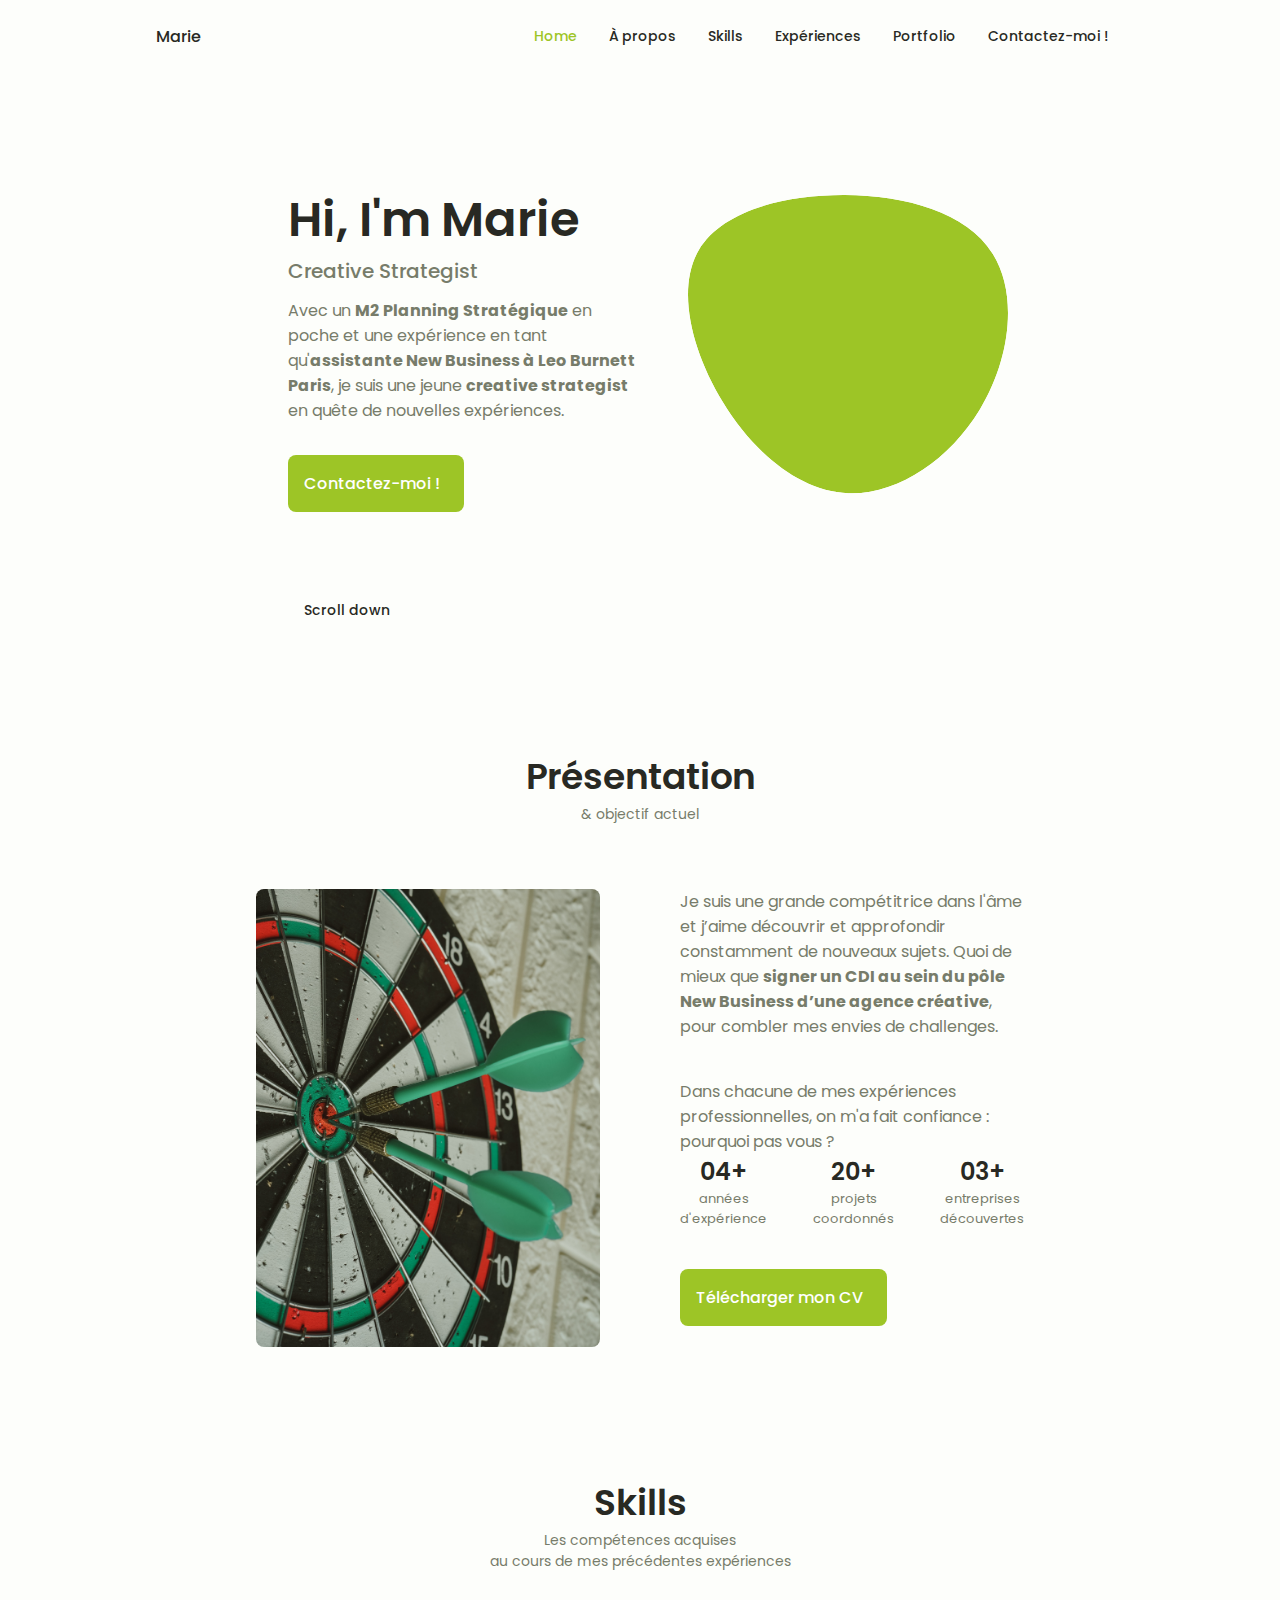
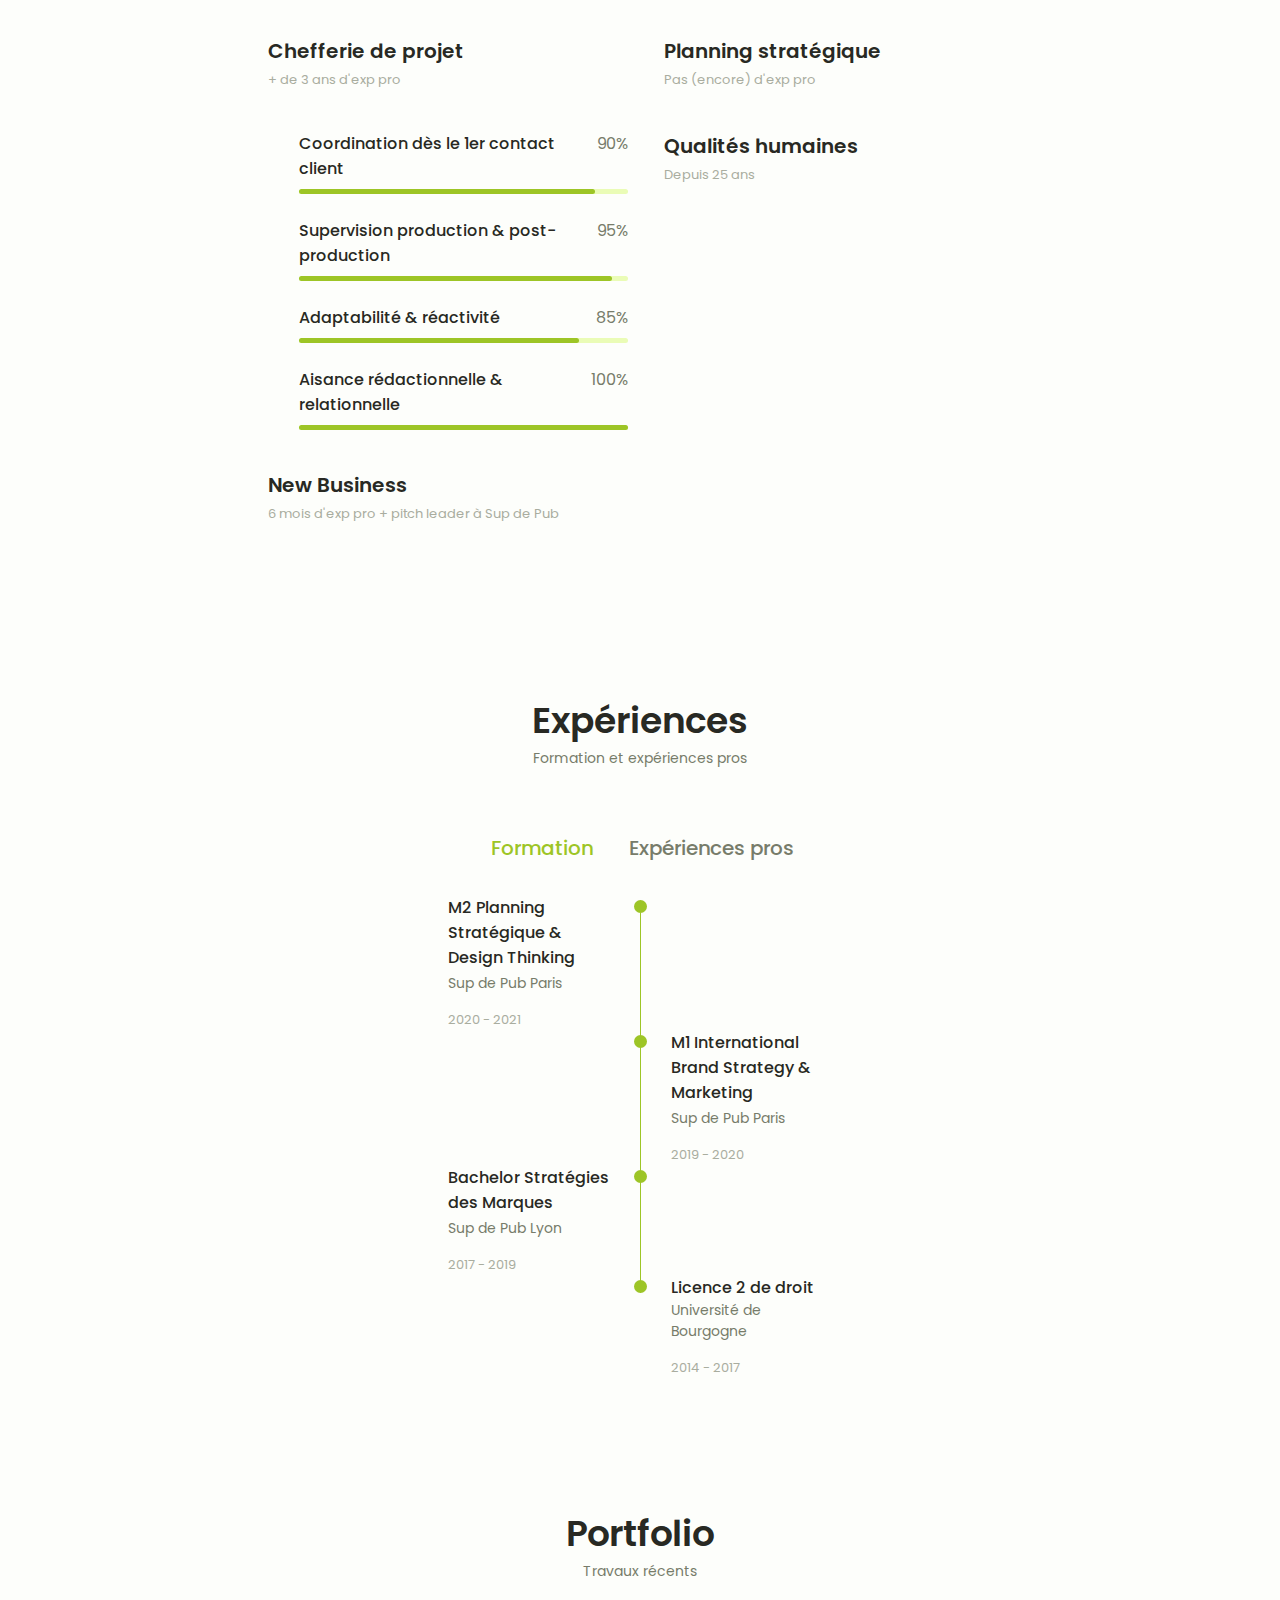
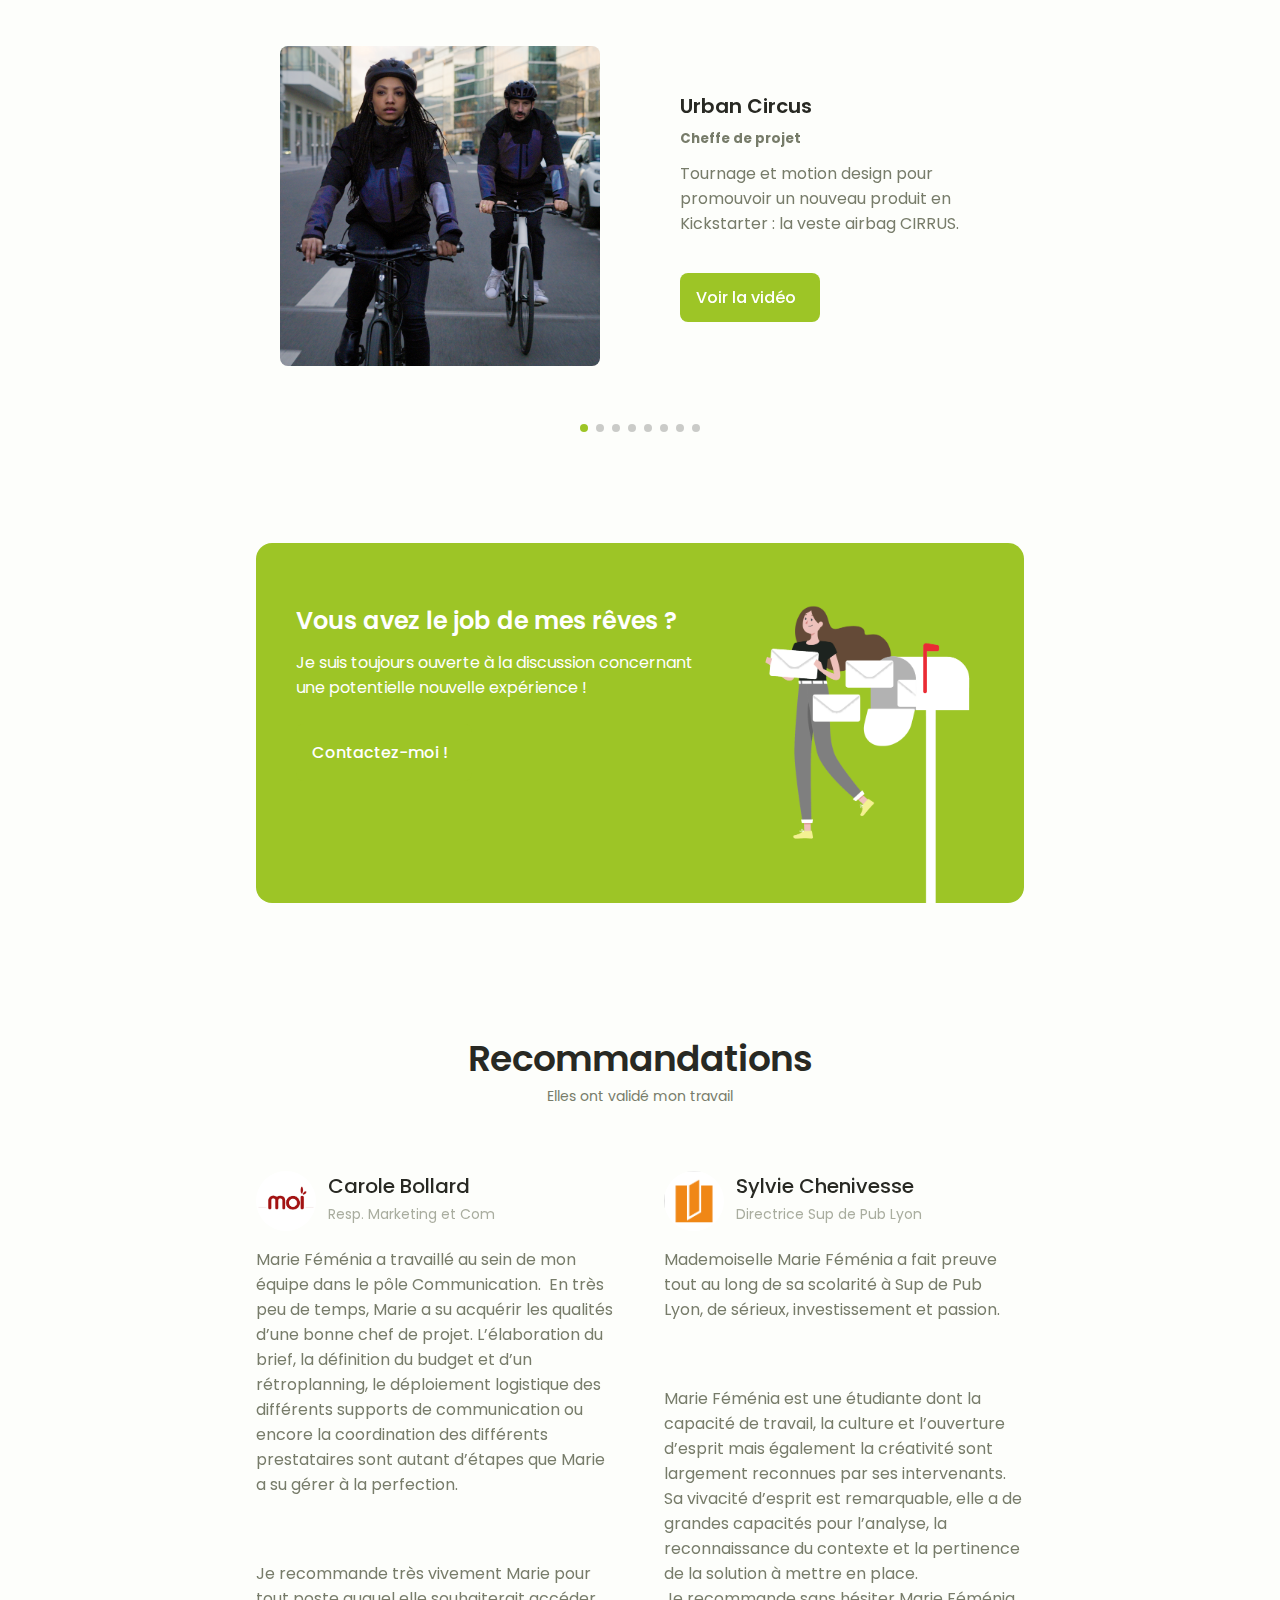
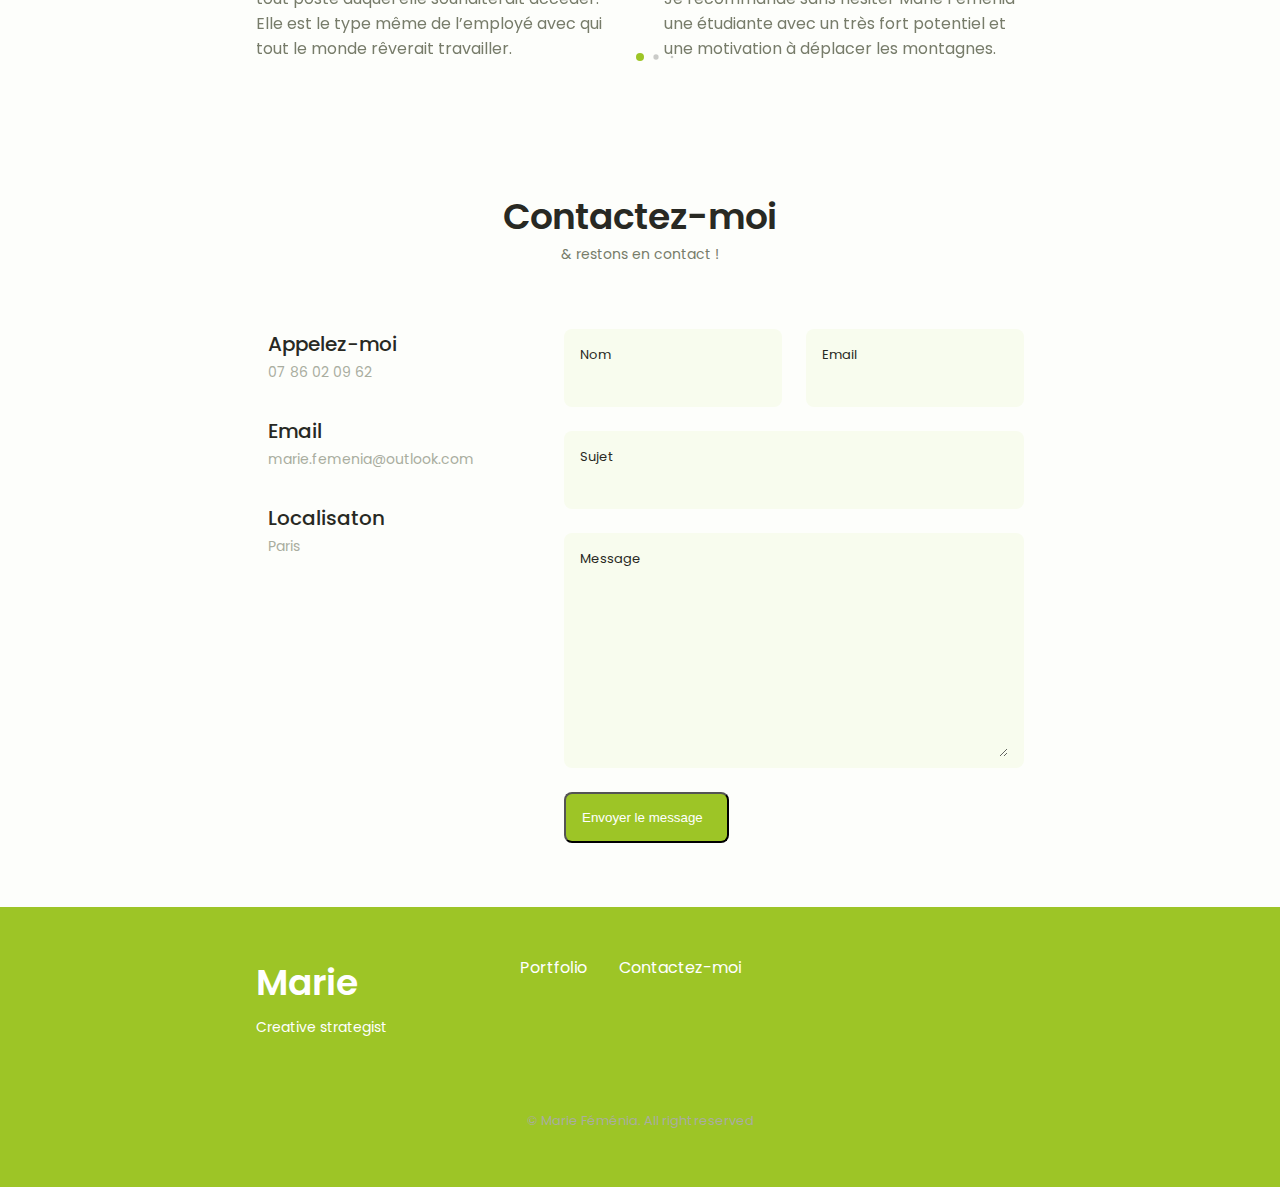
==== commit 180a4c55: "Add files via upload" ====
--- a/index.html
+++ b/index.html
@@ -839,39 +839,39 @@
                         </div>
                     </div>
 
-                    <form action="" class="contact__form grid">
+                    <form action="https://formspree.io/marie.femenia@outlook.com" method="POST" class="contact__form grid">
                         <div class="contact__inputs grid">
                             <div class="contact__content">
                                 <label for="" class="contact__label">Nom</label>
-                                <input type="text" class="contact__input">
+                                <input type="text" class="contact__input" required="required">
                             </div>
                             <div class="contact__content">
                                 <label for="" class="contact__label">Email</label>
-                                <input type="email" class="contact__input">
+                                <input type="email" class="contact__input" required="required">
                             </div>
                         </div>
                         <div class="contact__content">
                             <label for="" class="contact__label">Sujet</label>
-                            <input type="text" class="contact__input">
+                            <input type="text" class="contact__input" required="required">
                         </div>
                         <div class="contact__content">
                             <label for="" class="contact__label">Message</label>
-                            <textarea name="" id="" cols="0" rows="7" class="contact__input"></textarea>
+                            <textarea name="" id="" cols="0" rows="7" class="contact__input" required="required"></textarea>
                         </div>
                         
                         <div>
-                            <a href="mailto:marie.femenia@outlook.com" class="button button--flex">
+                            <a><button class="button button--flex" type="submit">
                                 Envoyer le message
                                 <i class="uil uil-message button__icon"></i>
-                            </a>
+                            </button></a>
                         </div>
                     </form>
 
-
-
                 </div>
 
             </section>
+
+
         </main>
 
         <!--==================== FOOTER ====================-->
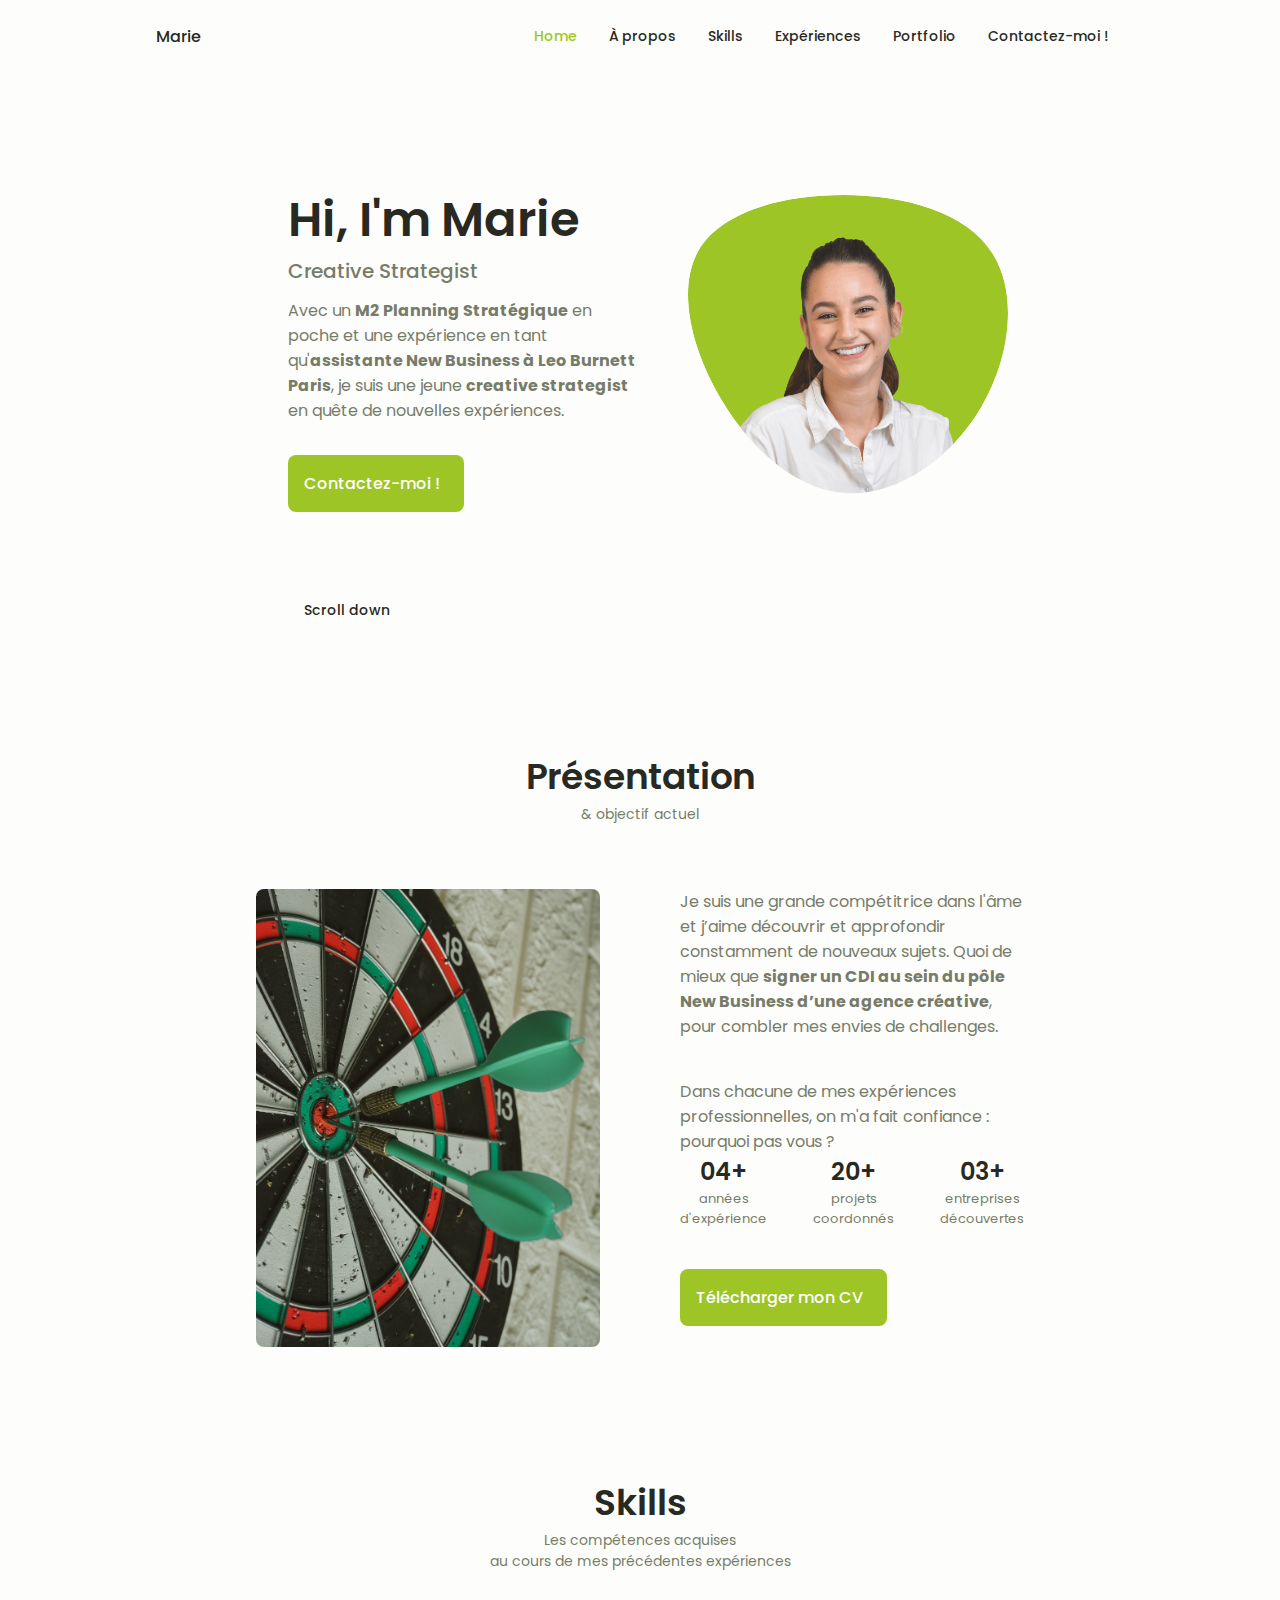
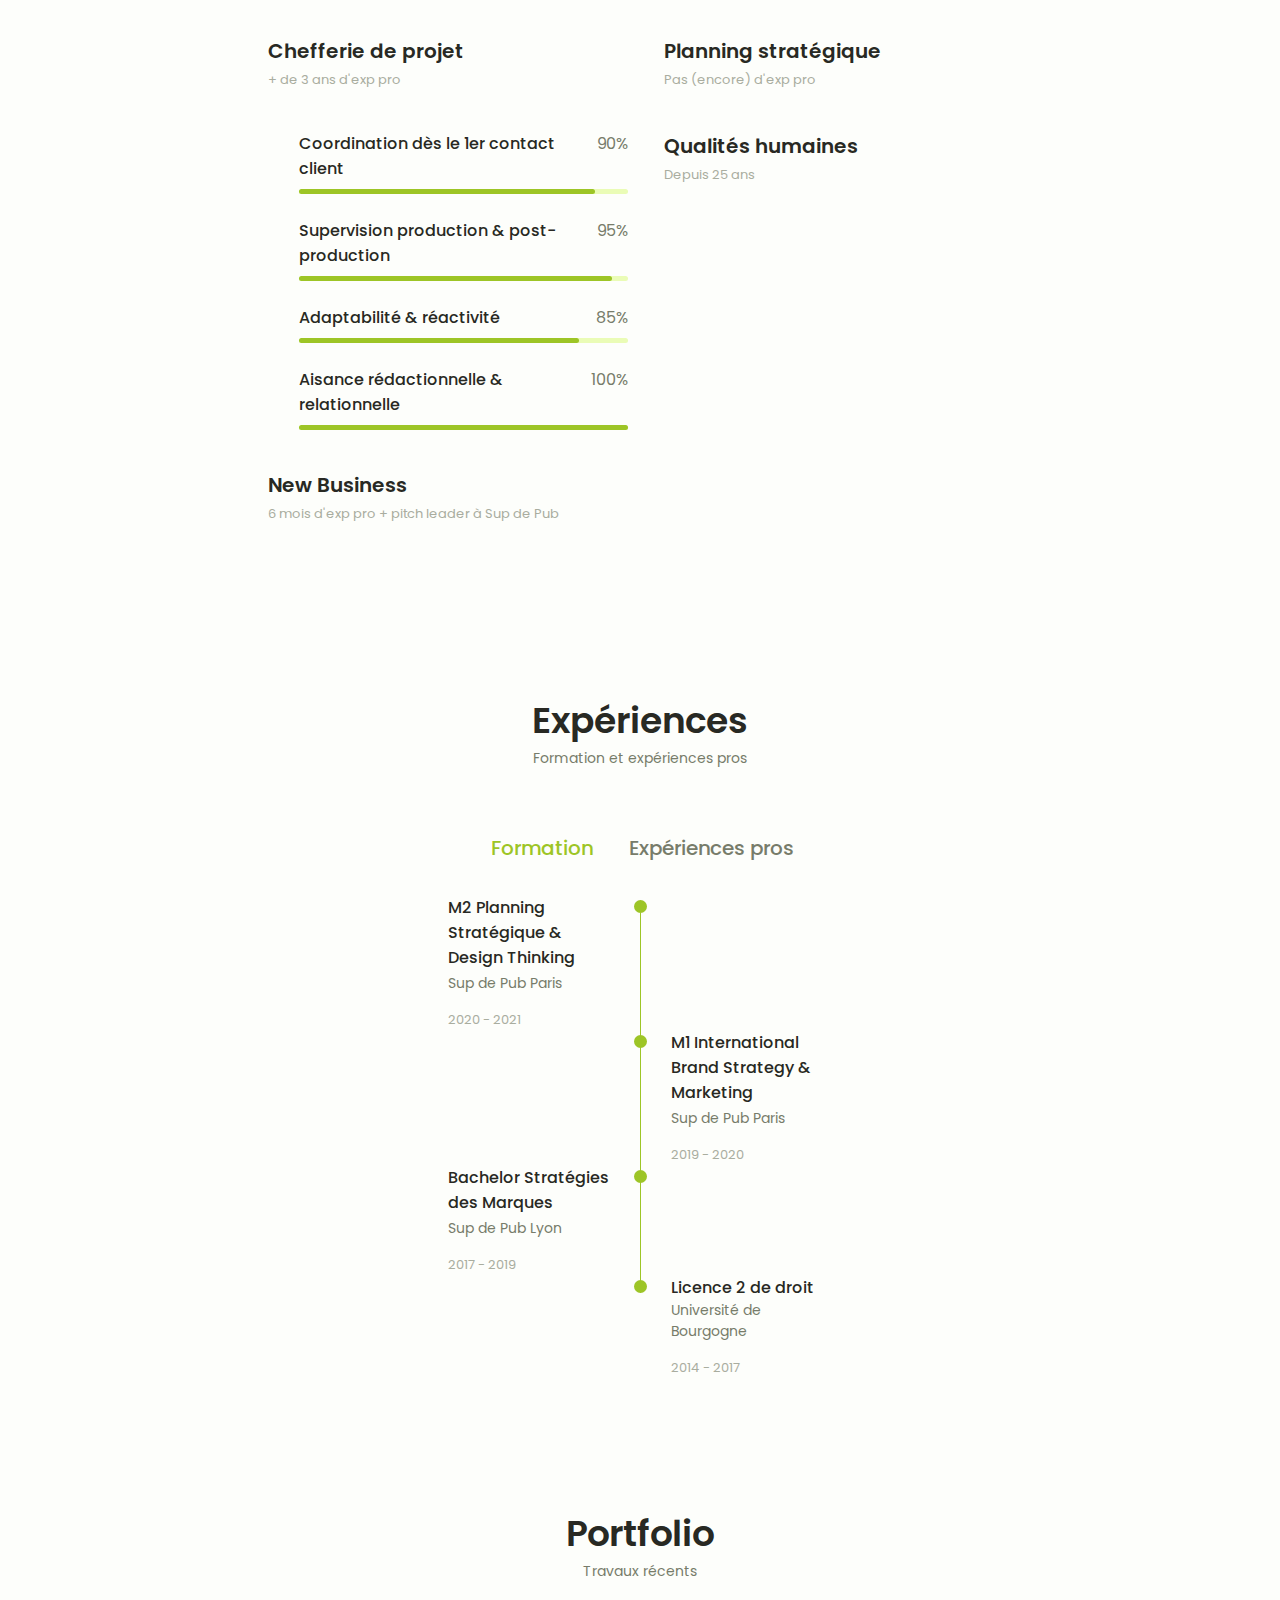
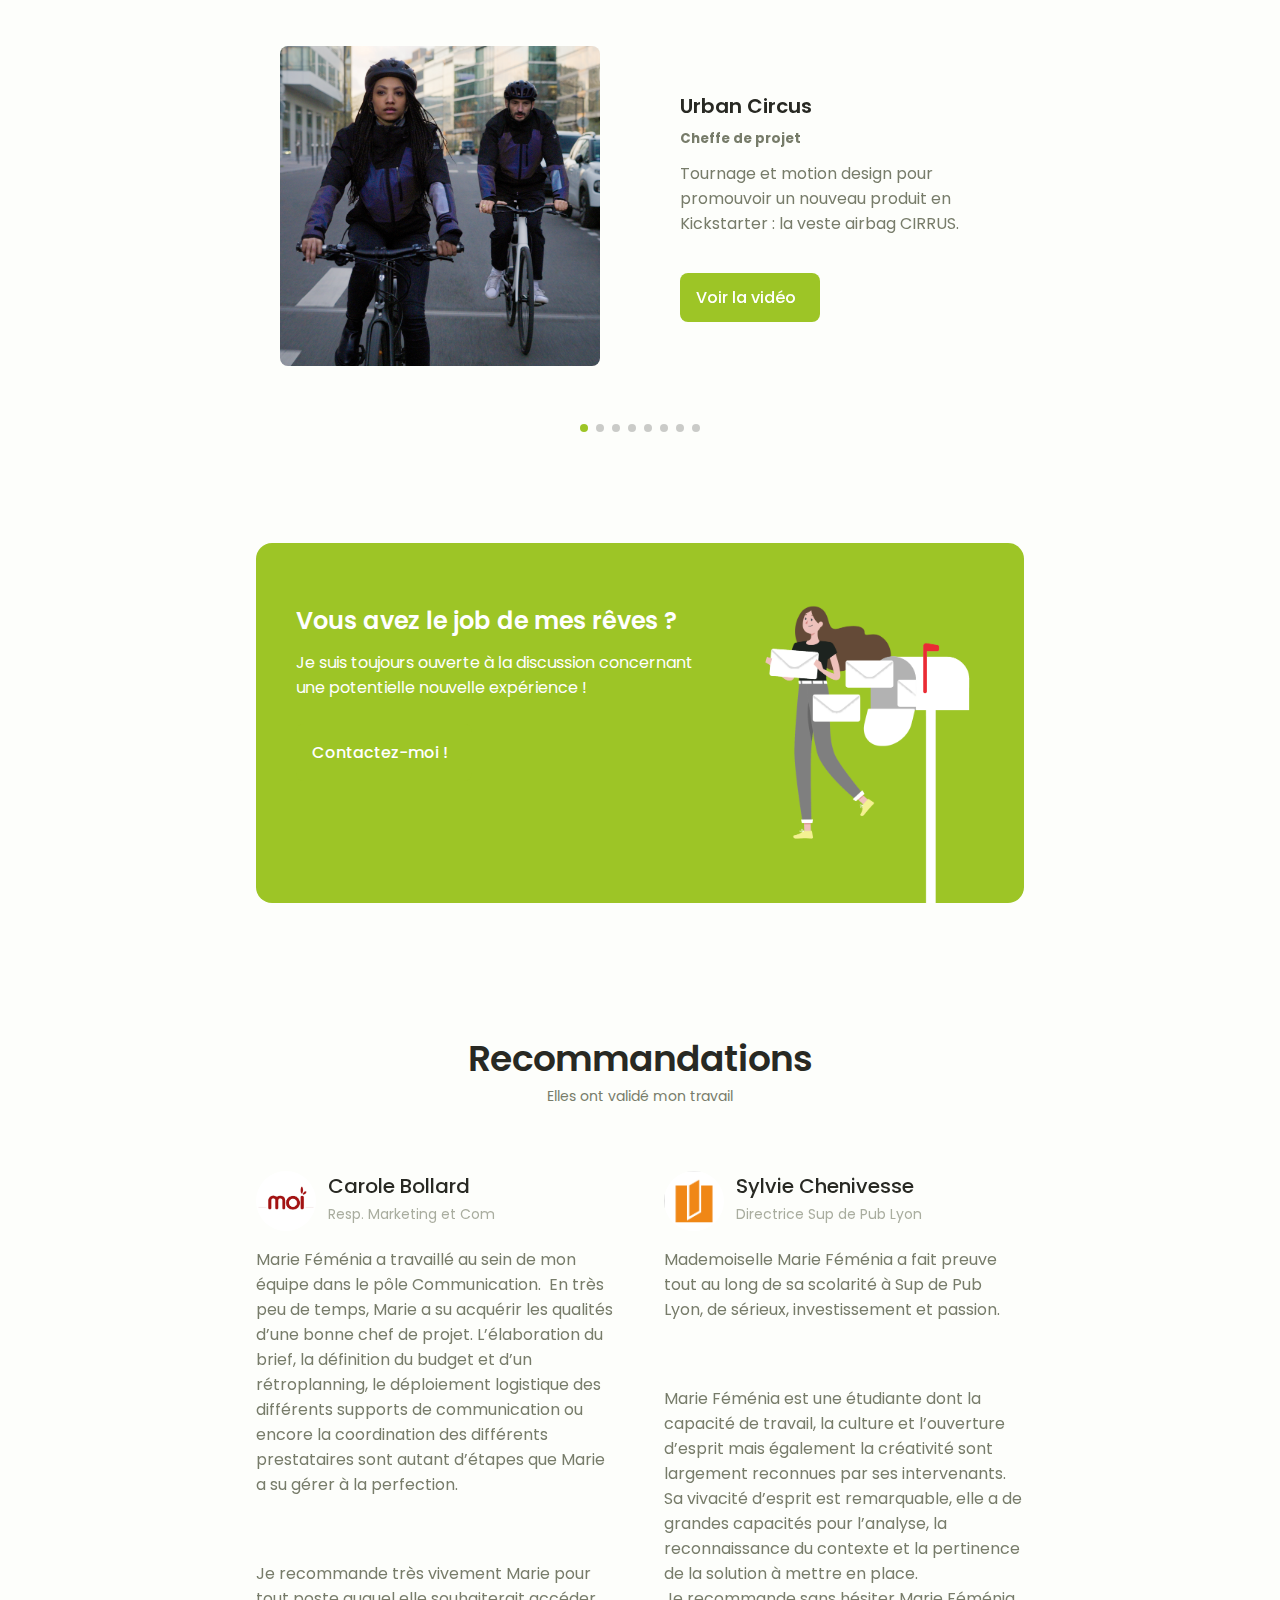
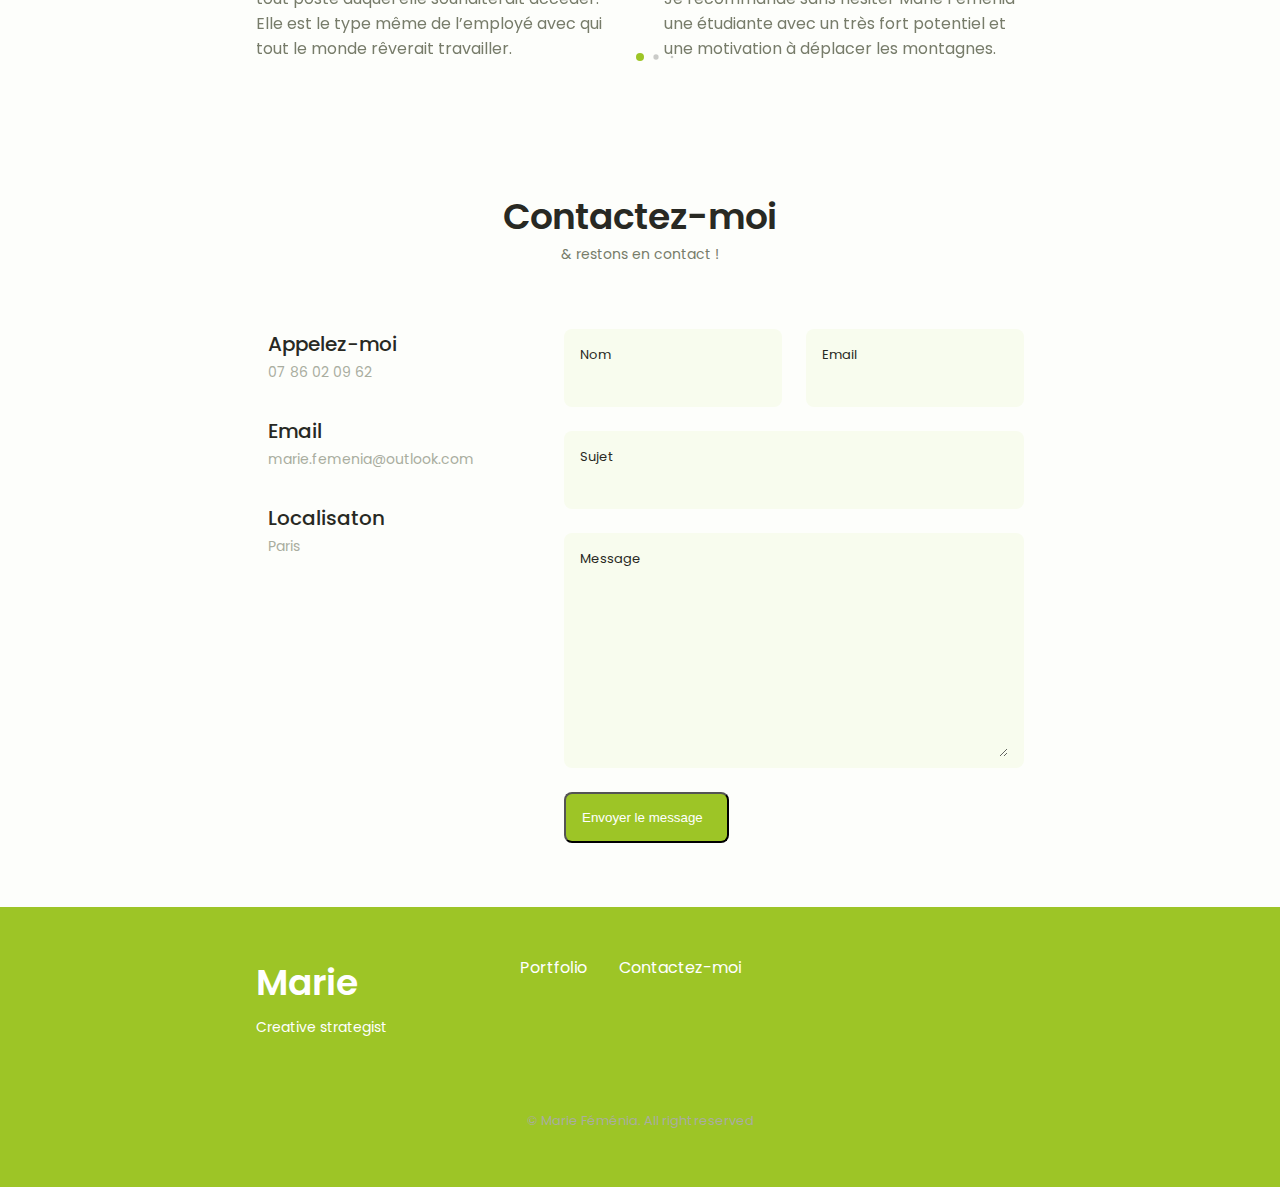
==== commit 30d8dc66: "Add files via upload" ====
--- a/index.html
+++ b/index.html
@@ -108,7 +108,7 @@
                                         Insert your image in the Img folder and Change your image |
                                         Center your image with X: horizontal, Y: vertical 
                                     ====================-->
-                                    <image class="home__blob-img" x="12" y="18" href="assets/img/MarieFemenia profil 3.png"/>
+                                    <image class="home__blob-img" x="12" y="18" href="assets/img/MarieFemenia-Profil-4.png"/>
                                 </g>
                             </svg>
                         </div>
@@ -839,24 +839,28 @@
                         </div>
                     </div>
 
-                    <form action="https://formspree.io/marie.femenia@outlook.com" method="POST" class="contact__form grid">
+                  
+    <form id="fs-frm" name="simple-contact-form" accept-charset="utf-8" action="https://formspree.io/f/mjvllkrj" method="post" class="contact__form grid">
+
                         <div class="contact__inputs grid">
                             <div class="contact__content">
-                                <label for="" class="contact__label">Nom</label>
-                                <input type="text" class="contact__input" required="required">
-                            </div>
+                                <label for="full-name" class="contact__label">Nom</label>
+                                <input type="text" name="name" id="full-name" class="contact__input" required="required">
+                            </div> 
+
                             <div class="contact__content">
-                                <label for="" class="contact__label">Email</label>
-                                <input type="email" class="contact__input" required="required">
-                            </div>
-                        </div>
+                                <label for="email-address" class="contact__label">Email</label>
+                                <input type="email" name="_replyto" id="email-address" class="contact__input" required="required">
+                            </div>
+                        </div>
+
                         <div class="contact__content">
-                            <label for="" class="contact__label">Sujet</label>
-                            <input type="text" class="contact__input" required="required">
+                            <label for="fname" class="contact__label">Sujet</label>
+                            <input type="text" name="Sujet" class="contact__input" required="required">
                         </div>
                         <div class="contact__content">
-                            <label for="" class="contact__label">Message</label>
-                            <textarea name="" id="" cols="0" rows="7" class="contact__input" required="required"></textarea>
+                            <label for="fname" class="contact__label">Message</label>
+                            <textarea name="message" id="message" cols="0" rows="7" class="contact__input" required="required"></textarea>
                         </div>
                         
                         <div>
@@ -869,7 +873,12 @@
 
                 </div>
 
+
+
             </section>
+
+
+
 
 
         </main>
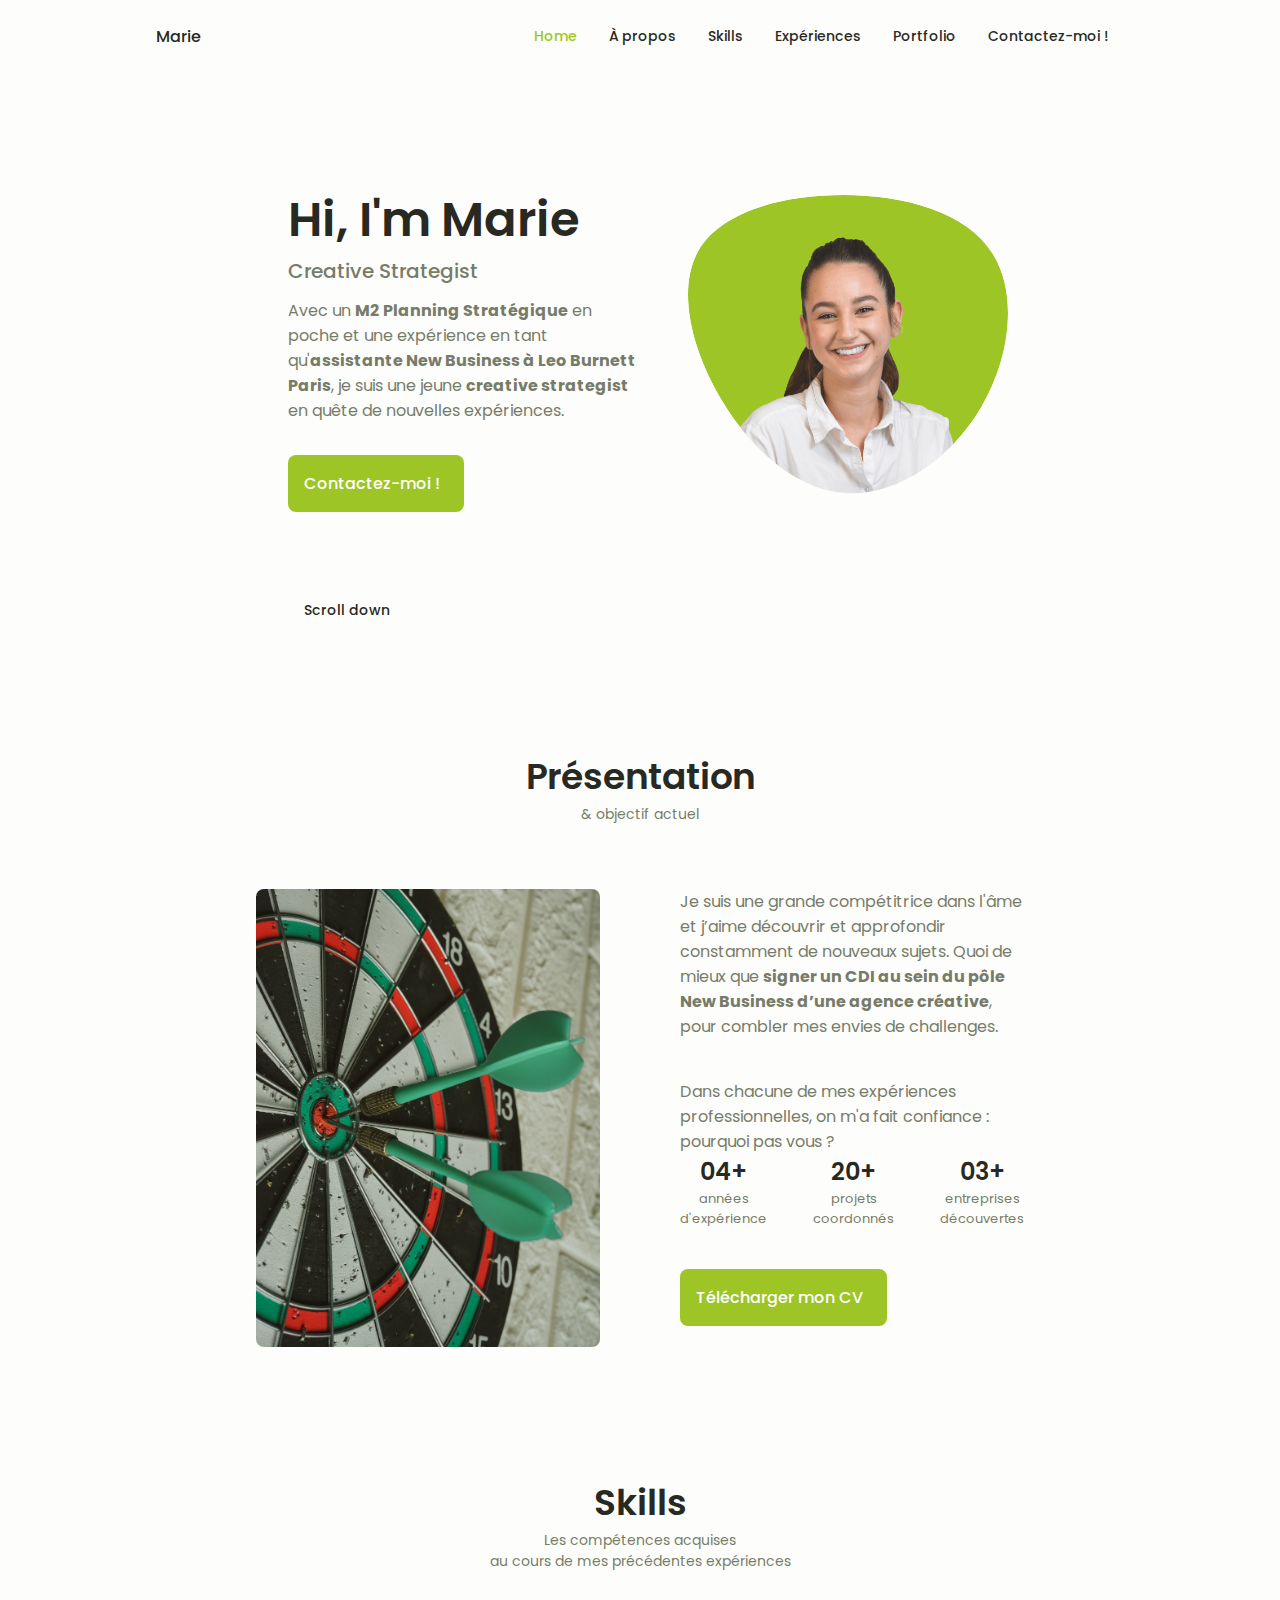
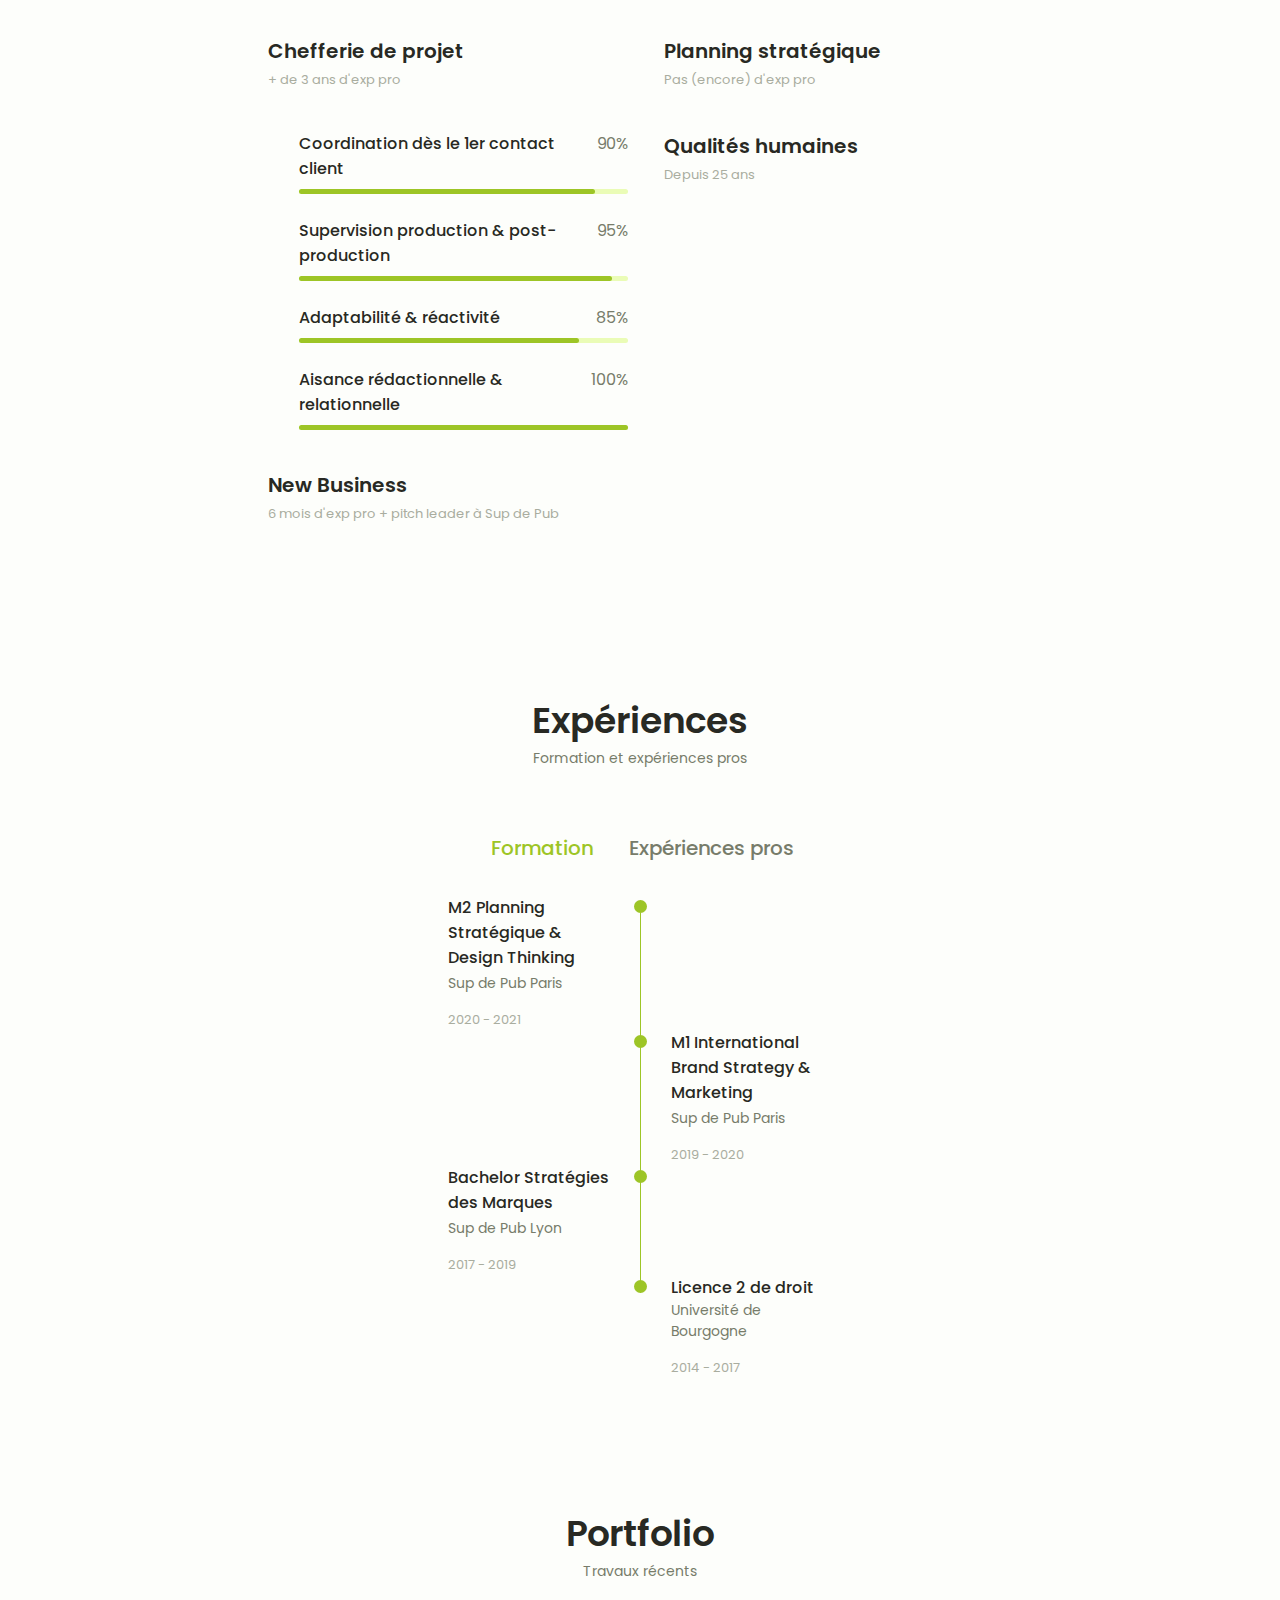
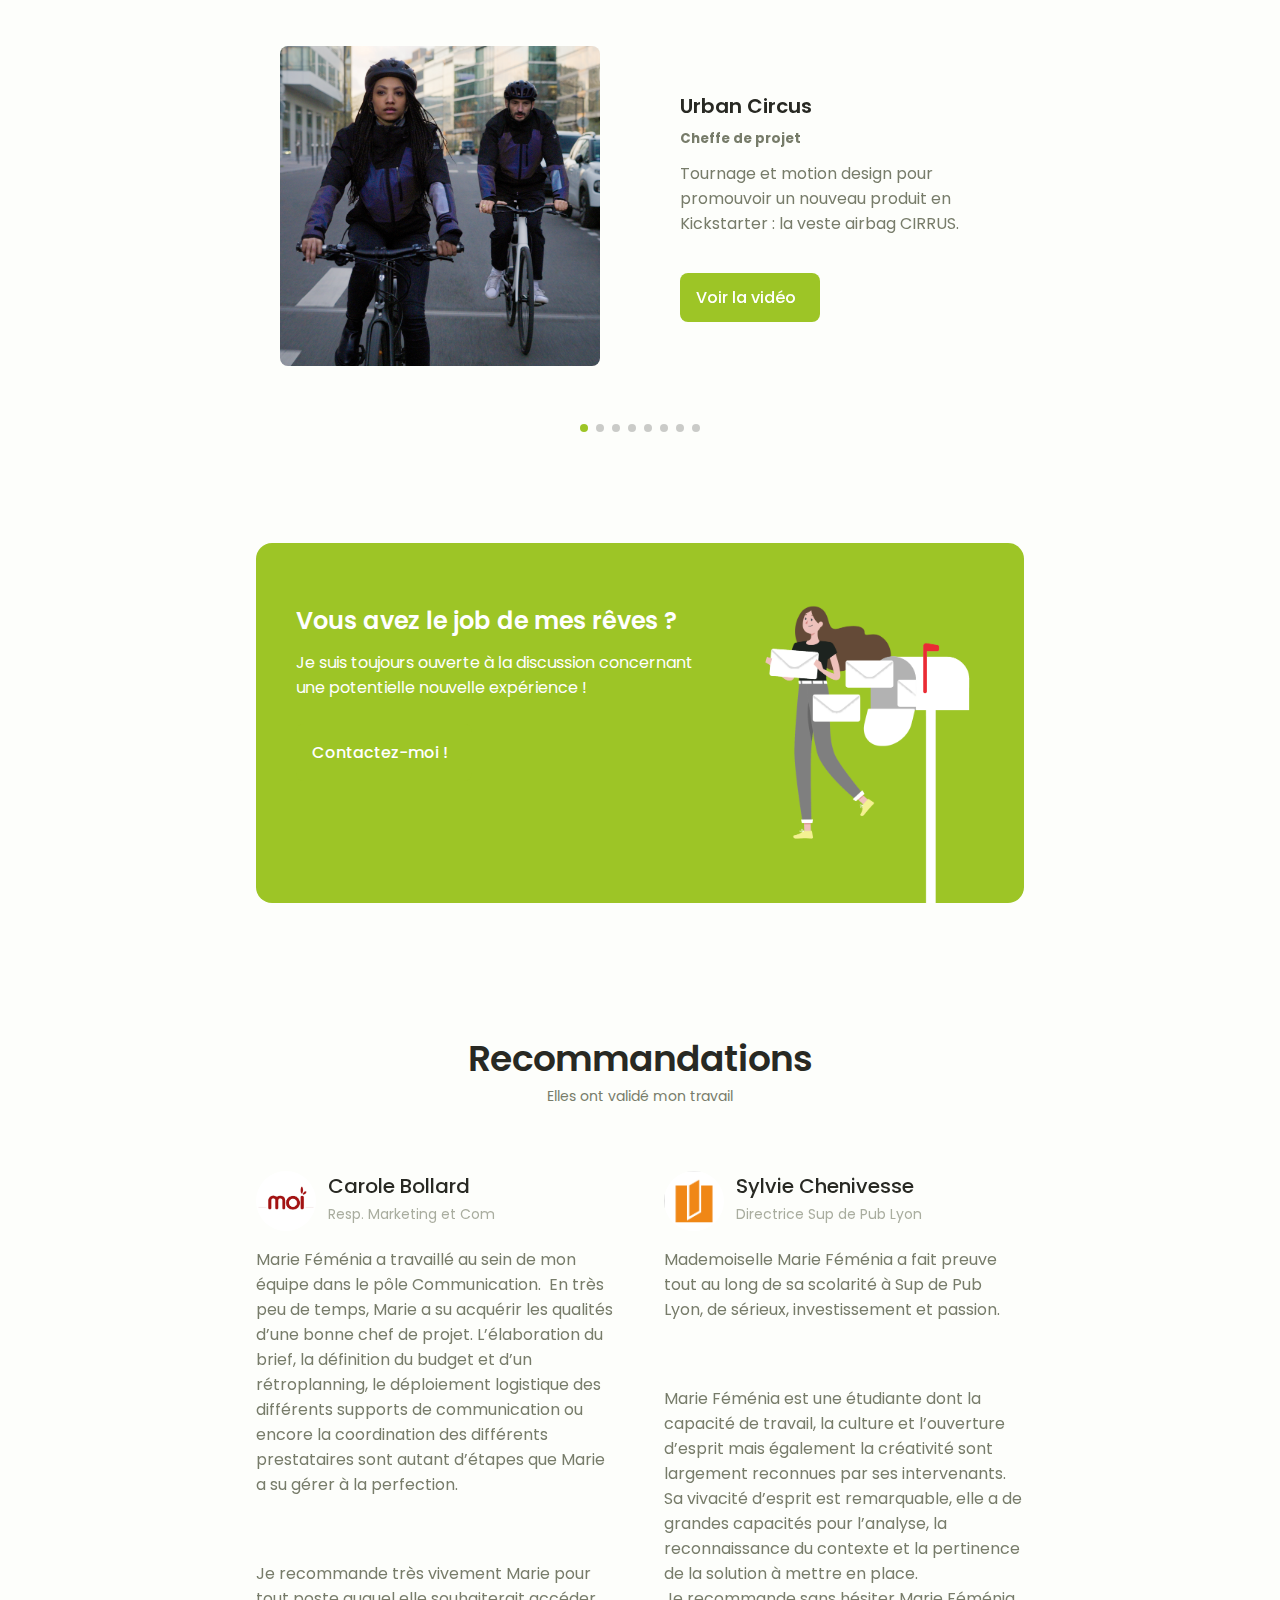
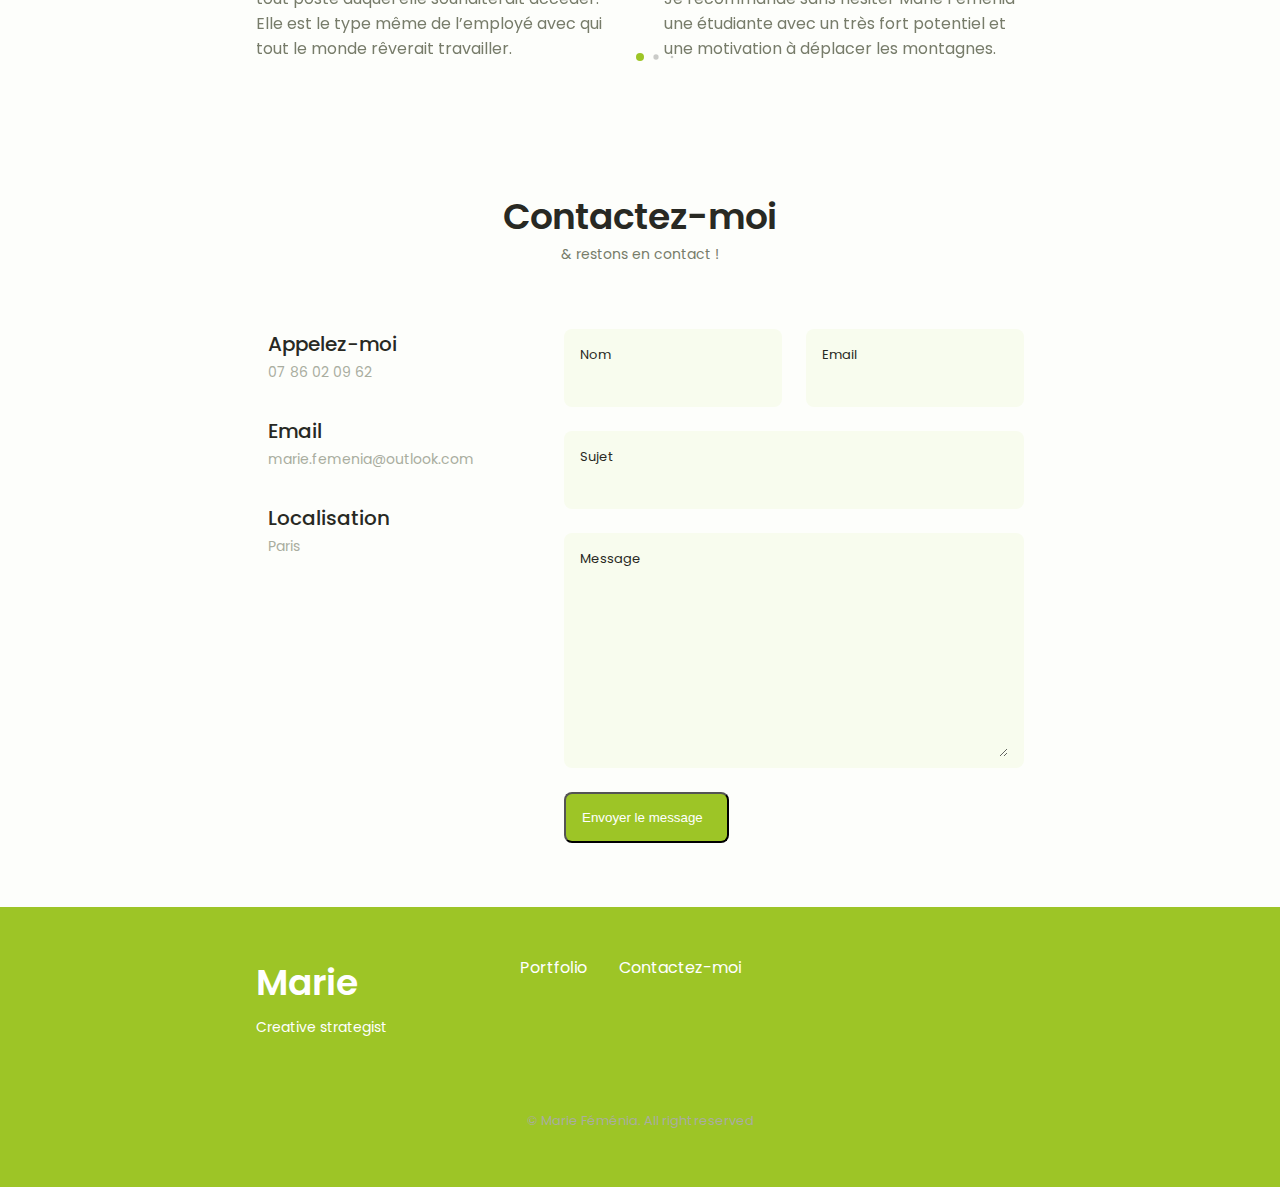
==== commit e5641b20: "Add files via upload" ====
--- a/index.html
+++ b/index.html
@@ -833,7 +833,7 @@
                         <div class="contact__information">
                             <i class="uil uil-map-marker contact__icon"></i>
                             <div>
-                                <h3 class="contact__title">Localisaton</h3>
+                                <h3 class="contact__title">Localisation</h3>
                                 <span class="contact__subtitle">Paris</span>
                             </div>
                         </div>
